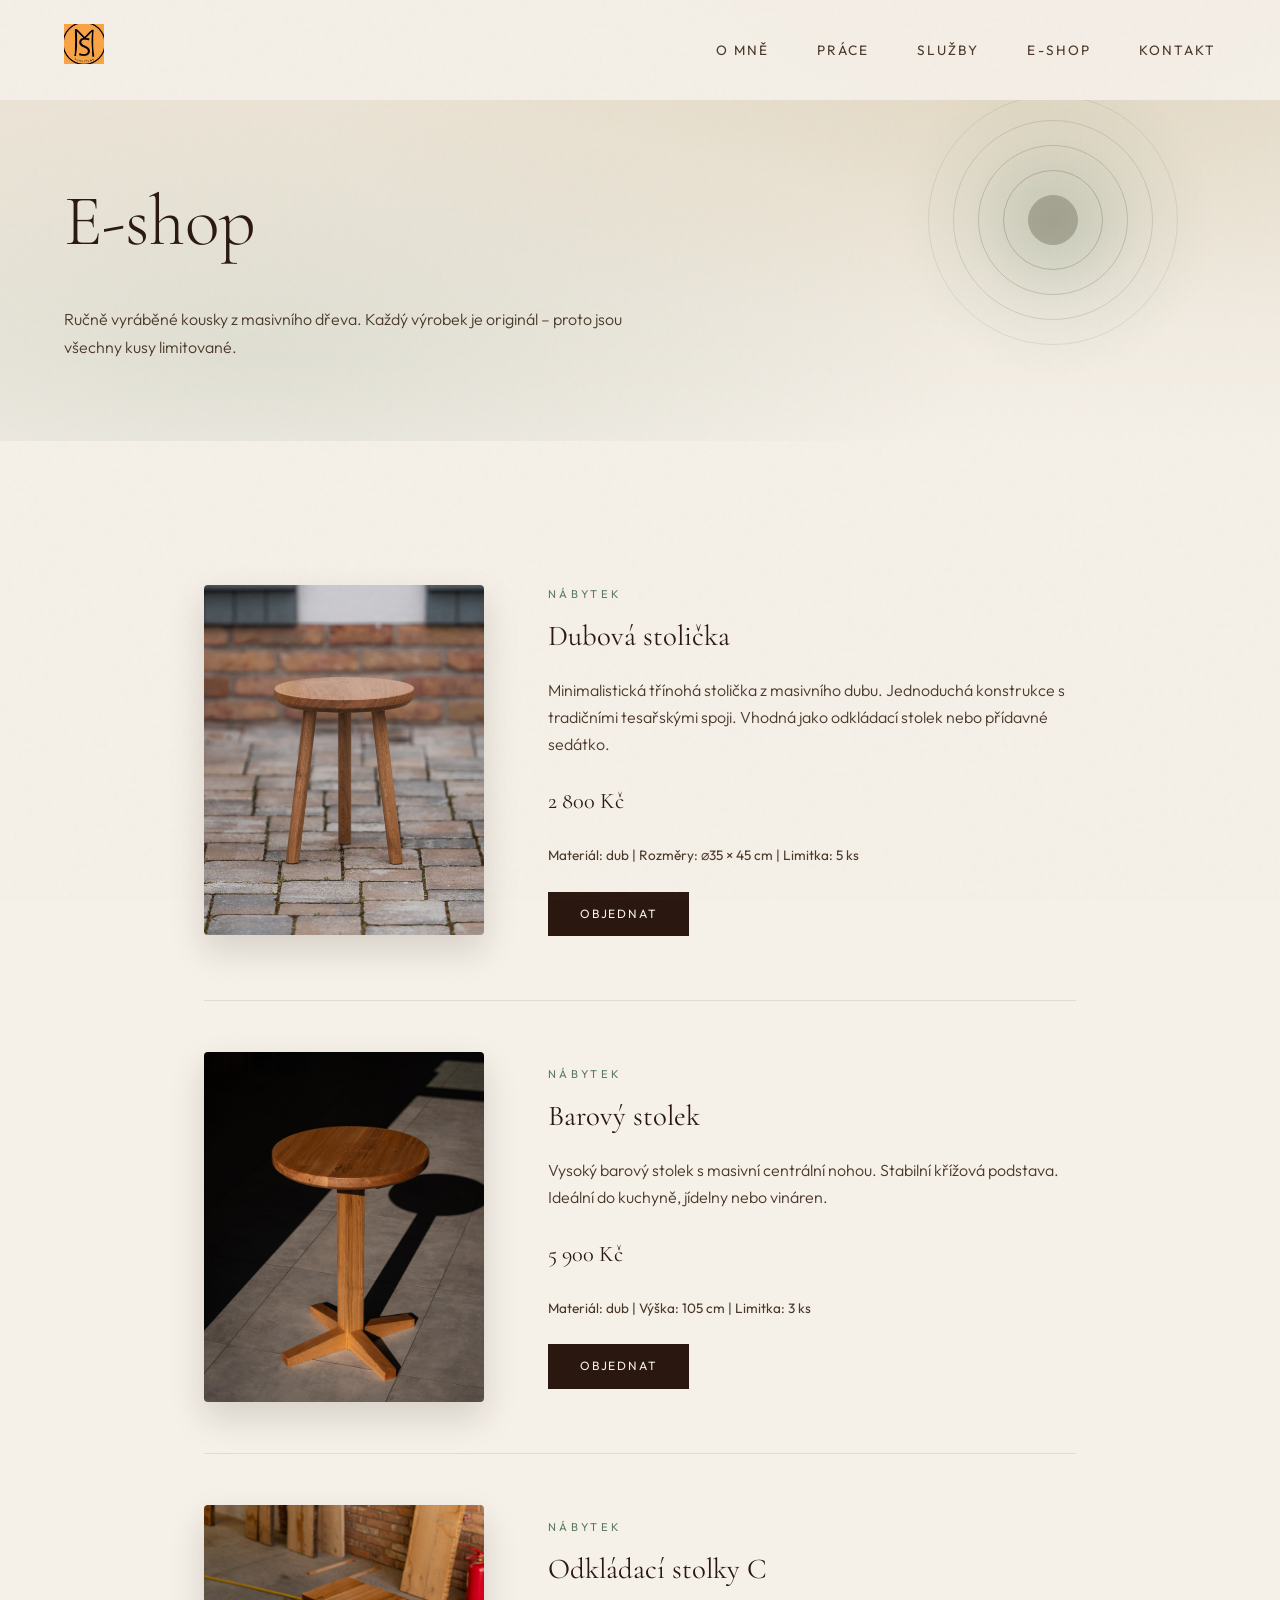
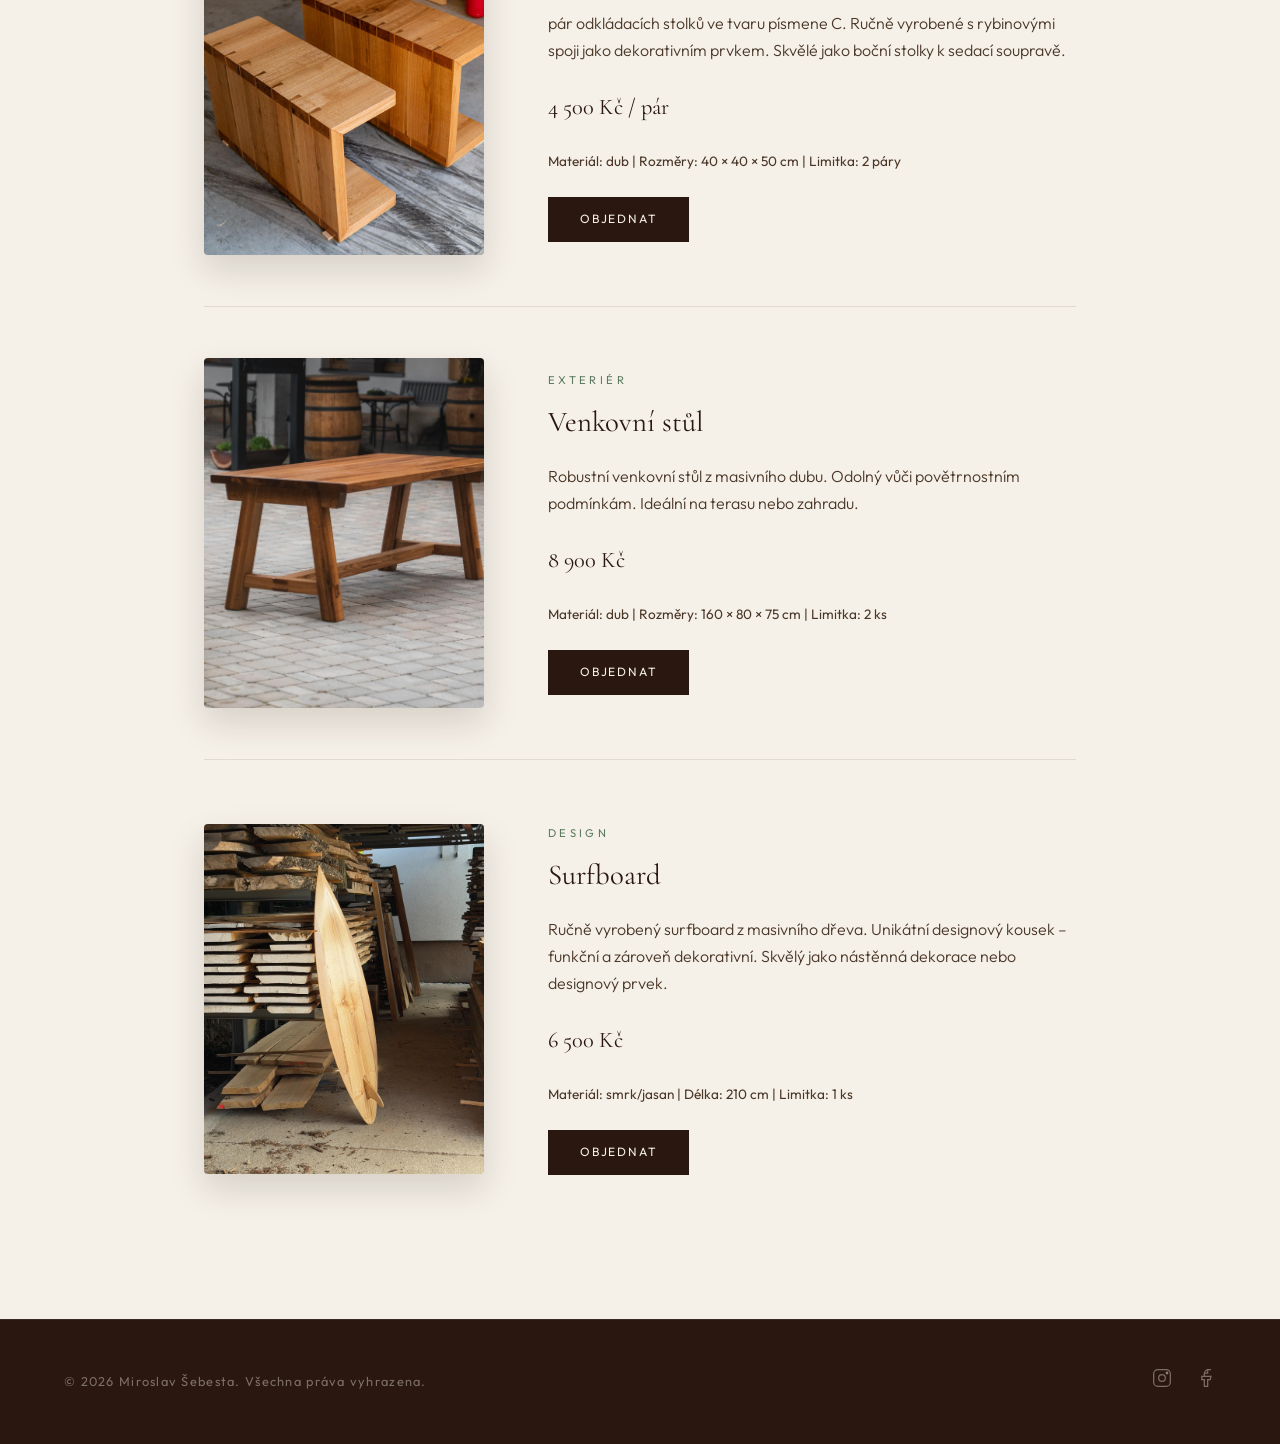
==== eshop.html @ 30ca237d "Initial commit: Miroslav Šebesta website" ====
<!DOCTYPE html>
<html lang="cs">
<head>
  <meta charset="UTF-8">
  <meta name="viewport" content="width=device-width, initial-scale=1.0">
  <title>E-shop | MIROSLAV ŠEBESTA</title>
  <link rel="preconnect" href="https://fonts.googleapis.com">
  <link rel="preconnect" href="https://fonts.gstatic.com" crossorigin>
  <link href="https://fonts.googleapis.com/css2?family=Cormorant+Garamond:ital,wght@0,300;0,400;0,600;1,300&family=Outfit:wght@300;400;500&display=swap" rel="stylesheet">
  <style>
    :root {
      --wood-dark: #2a1810;
      --wood-medium: #4a3728;
      --wood-light: #8b6914;
      --forest: #1e3a2f;
      --cream: #f5f0e8;
      --cream-warm: #e8e0d0;
      --leaf: #5a7a5e;
      --accent: #c4a35a;
    }

    * {
      margin: 0;
      padding: 0;
      box-sizing: border-box;
    }

    html {
      scroll-behavior: smooth;
    }

    body {
      font-family: 'Outfit', sans-serif;
      background: var(--cream);
      color: var(--wood-dark);
      line-height: 1.7;
    }

    ::-webkit-scrollbar {
      width: 8px;
    }
    ::-webkit-scrollbar-track {
      background: var(--cream-warm);
    }
    ::-webkit-scrollbar-thumb {
      background: var(--wood-medium);
      border-radius: 4px;
    }

    body::before {
      content: '';
      position: fixed;
      top: 0;
      left: 0;
      width: 100%;
      height: 100%;
      pointer-events: none;
      opacity: 0.03;
      background-image: url("data:image/svg+xml,%3Csvg viewBox='0 0 200 200' xmlns='http://www.w3.org/2000/svg'%3E%3Cfilter id='noise'%3E%3CfeTurbulence type='fractalNoise' baseFrequency='0.9' numOctaves='4' stitchTiles='stitch'/%3E%3C/filter%3E%3Crect width='100%25' height='100%25' filter='url(%23noise)'/%3E%3C/svg%3E");
      z-index: 9999;
    }

    nav {
      position: fixed;
      top: 0;
      left: 0;
      right: 0;
      padding: 1.5rem 4rem;
      display: flex;
      justify-content: space-between;
      align-items: center;
      z-index: 1000;
      background: rgba(245, 240, 232, 0.95);
      backdrop-filter: blur(10px);
    }

    .logo {
      font-family: 'Cormorant Garamond', serif;
      font-size: 1.4rem;
      font-weight: 400;
      letter-spacing: 0.2em;
      color: var(--wood-dark);
      text-decoration: none;
    }

    .logo img {
      height: 40px;
      object-fit: contain;
    }

    .nav-links {
      display: flex;
      gap: 3rem;
      list-style: none;
    }

    .nav-links a {
      color: var(--wood-medium);
      text-decoration: none;
      font-size: 0.85rem;
      letter-spacing: 0.15em;
      text-transform: uppercase;
      position: relative;
      transition: color 0.3s;
    }

    .nav-links a::after {
      content: '';
      position: absolute;
      bottom: -4px;
      left: 0;
      width: 0;
      height: 1px;
      background: var(--accent);
      transition: width 0.3s;
    }

    .nav-links a:hover {
      color: var(--wood-dark);
    }

    .nav-links a:hover::after {
      width: 100%;
    }

    /* Hero */
    .hero {
      position: relative;
      padding: 10rem 4rem 5rem;
      background: 
        radial-gradient(ellipse at 20% 80%, rgba(90, 122, 94, 0.12) 0%, transparent 50%),
        radial-gradient(ellipse at 80% 20%, rgba(139, 105, 20, 0.08) 0%, transparent 50%),
        linear-gradient(180deg, var(--cream-warm) 0%, var(--cream) 100%);
      overflow: hidden;
    }

    .hero::after {
      content: '';
      position: absolute;
      right: 5%;
      top: 50%;
      transform: translateY(-50%);
      width: clamp(200px, 25vw, 350px);
      height: clamp(200px, 25vw, 350px);
      background: radial-gradient(circle, rgba(90, 122, 94, 0.15) 0%, transparent 70%);
      border-radius: 50%;
      animation: pulse 4s ease-in-out infinite;
    }

    @keyframes pulse {
      0%, 100% { transform: translateY(-50%) scale(1); opacity: 0.8; }
      50% { transform: translateY(-50%) scale(1.1); opacity: 0.5; }
    }

    /* Tree visualization */
    .tree-viz {
      position: absolute;
      right: 8%;
      top: 50%;
      transform: translateY(-50%);
      width: clamp(150px, 20vw, 250px);
      height: clamp(150px, 20vw, 250px);
      display: flex;
      align-items: center;
      justify-content: center;
      animation: treeFloat 6s ease-in-out infinite;
    }

    .tree-viz .ring {
      position: absolute;
      border-radius: 50%;
      border: 1px solid var(--wood-medium);
      opacity: 0.15;
    }

    .tree-viz .ring:nth-child(1) { width: 100%; height: 100%; opacity: 0.1; }
    .tree-viz .ring:nth-child(2) { width: 80%; height: 80%; opacity: 0.15; }
    .tree-viz .ring:nth-child(3) { width: 60%; height: 60%; opacity: 0.2; }
    .tree-viz .ring:nth-child(4) { width: 40%; height: 40%; opacity: 0.25; }
    .tree-viz .ring:nth-child(5) { width: 20%; height: 20%; background: var(--wood-medium); opacity: 0.3; }

    .tree-viz .leaves {
      position: absolute;
      width: 70%;
      height: 70%;
      background: radial-gradient(ellipse at center, rgba(90, 122, 94, 0.12) 0%, transparent 70%);
      animation: leavesSway 8s ease-in-out infinite;
    }

    @keyframes treeFloat {
      0%, 100% { transform: translateY(-50%) rotate(0deg); }
      50% { transform: translateY(calc(-50% - 10px)) rotate(2deg); }
    }

    @keyframes leavesSway {
      0%, 100% { transform: scale(1) rotate(0deg); }
      50% { transform: scale(1.05) rotate(3deg); }
    }

    .hero h1 {
      font-family: 'Cormorant Garamond', serif;
      font-size: clamp(2.5rem, 6vw, 4.5rem);
      font-weight: 300;
      margin-bottom: 1.5rem;
    }

    .hero p {
      color: var(--wood-medium);
      max-width: 600px;
      font-weight: 300;
    }

    /* Products List */
    .products {
      padding: 5rem 4rem;
      max-width: 1000px;
      margin: 0 auto;
    }

    .product-item {
      display: grid;
      grid-template-columns: 280px 1fr;
      gap: 4rem;
      padding: 3rem 0;
      border-bottom: 1px solid rgba(42, 24, 16, 0.1);
      align-items: center;
    }

    .product-item:last-child {
      border-bottom: none;
    }

    .product-item img {
      width: 100%;
      aspect-ratio: 4/5;
      object-fit: cover;
      border-radius: 4px;
      box-shadow: 0 15px 35px rgba(42, 24, 16, 0.15);
      transition: transform 0.4s;
    }

    .product-item:hover img {
      transform: translateY(-5px);
    }

    .product-info {
      padding: 1rem 0;
    }

    .product-info .label {
      font-size: 0.7rem;
      letter-spacing: 0.3em;
      text-transform: uppercase;
      color: var(--leaf);
      margin-bottom: 0.5rem;
    }

    .product-info h2 {
      font-family: 'Cormorant Garamond', serif;
      font-size: 1.8rem;
      font-weight: 400;
      margin-bottom: 1rem;
    }

    .product-info .description {
      color: var(--wood-medium);
      font-weight: 300;
      margin-bottom: 1.5rem;
    }

    .product-info .price {
      font-family: 'Cormorant Garamond', serif;
      font-size: 1.4rem;
      color: var(--wood-dark);
      margin-bottom: 1.5rem;
    }

    .product-info .details {
      font-size: 0.85rem;
      color: var(--wood-medium);
      margin-bottom: 0.5rem;
    }

    .product-info .cta {
      display: inline-block;
      padding: 0.75rem 2rem;
      background: var(--wood-dark);
      color: var(--cream);
      text-decoration: none;
      font-size: 0.75rem;
      letter-spacing: 0.15em;
      text-transform: uppercase;
      transition: all 0.3s;
      margin-top: 1rem;
    }

    .product-info .cta:hover {
      background: var(--forest);
      transform: translateY(-2px);
    }

    /* Footer */
    footer {
      padding: 3rem 4rem;
      background: var(--wood-dark);
      color: rgba(245, 240, 232, 0.4);
      display: flex;
      justify-content: space-between;
      align-items: center;
      border-top: 1px solid rgba(245, 240, 232, 0.08);
    }

    footer p {
      font-size: 0.8rem;
      letter-spacing: 0.1em;
    }

    .social-links {
      display: flex;
      gap: 1.5rem;
    }

    .social-links a {
      color: rgba(245, 240, 232, 0.4);
      transition: color 0.3s;
    }

    .social-links a:hover {
      color: var(--accent);
    }

    .social-links svg {
      width: 20px;
      height: 20px;
    }

    /* Responsive */
    @media (max-width: 768px) {
      nav {
        padding: 1rem 2rem;
      }

      .nav-links {
        display: none;
      }

      .hero {
        padding: 8rem 2rem 4rem;
      }

      .products {
        padding: 3rem 2rem;
      }

      .product-item {
        grid-template-columns: 1fr;
        gap: 2rem;
      }

      .product-item img {
        max-width: 280px;
      }

      footer {
        flex-direction: column;
        gap: 1.5rem;
        text-align: center;
      }
    }
  </style>
</head>
<body>
  <!-- Navigation -->
  <nav>
    <a href="index.html" class="logo">
      <img src="assets/logo1.jpg" alt="Miroslav Šebesta" style="height:40px;object-fit:contain;">
    </a>
    <ul class="nav-links">
      <li><a href="index.html#about">O mně</a></li>
      <li><a href="index.html#work">Práce</a></li>
      <li><a href="index.html#služby">Služby</a></li>
      <li><a href="eshop.html">E-shop</a></li>
      <li><a href="index.html#kontakt">Kontakt</a></li>
    </ul>
  </nav>

  <!-- Hero -->
  <section class="hero">
    <!-- Tree visualization -->
    <div class="tree-viz">
      <div class="ring"></div>
      <div class="ring"></div>
      <div class="ring"></div>
      <div class="ring"></div>
      <div class="ring"></div>
      <div class="leaves"></div>
    </div>
    
    <h1>E-shop</h1>
    <p>
      Ručně vyráběné kousky z masivního dřeva. 
      Každý výrobek je originál – proto jsou všechny kusy limitované.
    </p>
  </section>

  <!-- Products List -->
  <section class="products">
    
    <!-- Product 1: Stoolička -->
    <div class="product-item">
      <img src="assets/work-5.jpg" alt="Dubová stolička">
      <div class="product-info">
        <p class="label">Nábytek</p>
        <h2>Dubová stolička</h2>
        <p class="description">
          Minimalistická třínohá stolička z masivního dubu. 
          Jednoduchá konstrukce s tradičními tesařskými spoji. 
          Vhodná jako odkládací stolek nebo přídavné sedátko.
        </p>
        <p class="price">2 800 Kč</p>
        <p class="details">Materiál: dub | Rozměry: ⌀35 × 45 cm | Limitka: 5 ks</p>
        <a href="mailto:sebwood@email.cz?subject=Stolička - poptávka" class="cta">Objednat</a>
      </div>
    </div>

    <!-- Product 2: Barový stolek -->
    <div class="product-item">
      <img src="assets/work-2.jpg" alt="Barový stolek">
      <div class="product-info">
        <p class="label">Nábytek</p>
        <h2>Barový stolek</h2>
        <p class="description">
          Vysoký barový stolek s masivní centrální nohou. 
          Stabilní křížová podstava. 
          Ideální do kuchyně, jídelny nebo vináren.
        </p>
        <p class="price">5 900 Kč</p>
        <p class="details">Materiál: dub | Výška: 105 cm | Limitka: 3 ks</p>
        <a href="mailto:sebwood@email.cz?subject=Barový stolek - poptávka" class="cta">Objednat</a>
      </div>
    </div>

    <!-- Product 3: Odkládací stolky C -->
    <div class="product-item">
      <img src="assets/work-1.jpg" alt="Odkládací stolky C">
      <div class="product-info">
        <p class="label">Nábytek</p>
        <h2>Odkládací stolky C</h2>
        <p class="description">
          pár odkládacích stolků ve tvaru písmene C. 
          Ručně vyrobené s rybinovými spoji jako dekorativním prvkem. 
          Skvělé jako boční stolky k sedací soupravě.
        </p>
        <p class="price">4 500 Kč / pár</p>
        <p class="details">Materiál: dub | Rozměry: 40 × 40 × 50 cm | Limitka: 2 páry</p>
        <a href="mailto:sebwood@email.cz?subject=Stolky C - poptávka" class="cta">Objednat</a>
      </div>
    </div>

    <!-- Product 4: Venkovní stůl -->
    <div class="product-item">
      <img src="assets/work-4.jpg" alt="Venkovní stůl">
      <div class="product-info">
        <p class="label">Exteriér</p>
        <h2>Venkovní stůl</h2>
        <p class="description">
          Robustní venkovní stůl z masivního dubu. 
          Odolný vůči povětrnostním podmínkám. 
          Ideální na terasu nebo zahradu.
        </p>
        <p class="price">8 900 Kč</p>
        <p class="details">Materiál: dub | Rozměry: 160 × 80 × 75 cm | Limitka: 2 ks</p>
        <a href="mailto:sebwood@email.cz?subject=Venkovní stůl - poptávka" class="cta">Objednat</a>
      </div>
    </div>

    <!-- Product 5: Surfboard -->
    <div class="product-item">
      <img src="assets/work-8.jpg" alt="Surfboard">
      <div class="product-info">
        <p class="label">Design</p>
        <h2>Surfboard</h2>
        <p class="description">
          Ručně vyrobený surfboard z masivního dřeva. 
          Unikátní designový kousek – funkční a zároveň dekorativní. 
          Skvělý jako nástěnná dekorace nebo designový prvek.
        </p>
        <p class="price">6 500 Kč</p>
        <p class="details">Materiál: smrk/jasan | Délka: 210 cm | Limitka: 1 ks</p>
        <a href="mailto:sebwood@email.cz?subject=Surfboard - poptávka" class="cta">Objednat</a>
      </div>
    </div>

  </section>

  <!-- Footer -->
  <footer>
    <p>© 2026 Miroslav Šebesta. Všechna práva vyhrazena.</p>
    <div class="social-links">
      <a href="https://www.instagram.com/mir_sebwood/" target="_blank" rel="noopener" aria-label="Instagram">
        <svg viewBox="0 0 24 24" fill="none" stroke="currentColor" stroke-width="1.5">
          <rect x="2" y="2" width="20" height="20" rx="5"/>
          <circle cx="12" cy="12" r="4"/>
          <circle cx="18" cy="6" r="1" fill="currentColor"/>
        </svg>
      </a>
      <a href="https://www.facebook.com/mirek.sebesta.39/" target="_blank" rel="noopener" aria-label="Facebook">
        <svg viewBox="0 0 24 24" fill="none" stroke="currentColor" stroke-width="1.5">
          <path d="M18 2h-3a5 5 0 0 0-5 5v3H7v4h3v8h4v-8h3l1-4H10V7a1 1 0 0 1 1-1h3V2z"/>
        </svg>
      </a>
    </div>
  </footer>
</body>
</html>
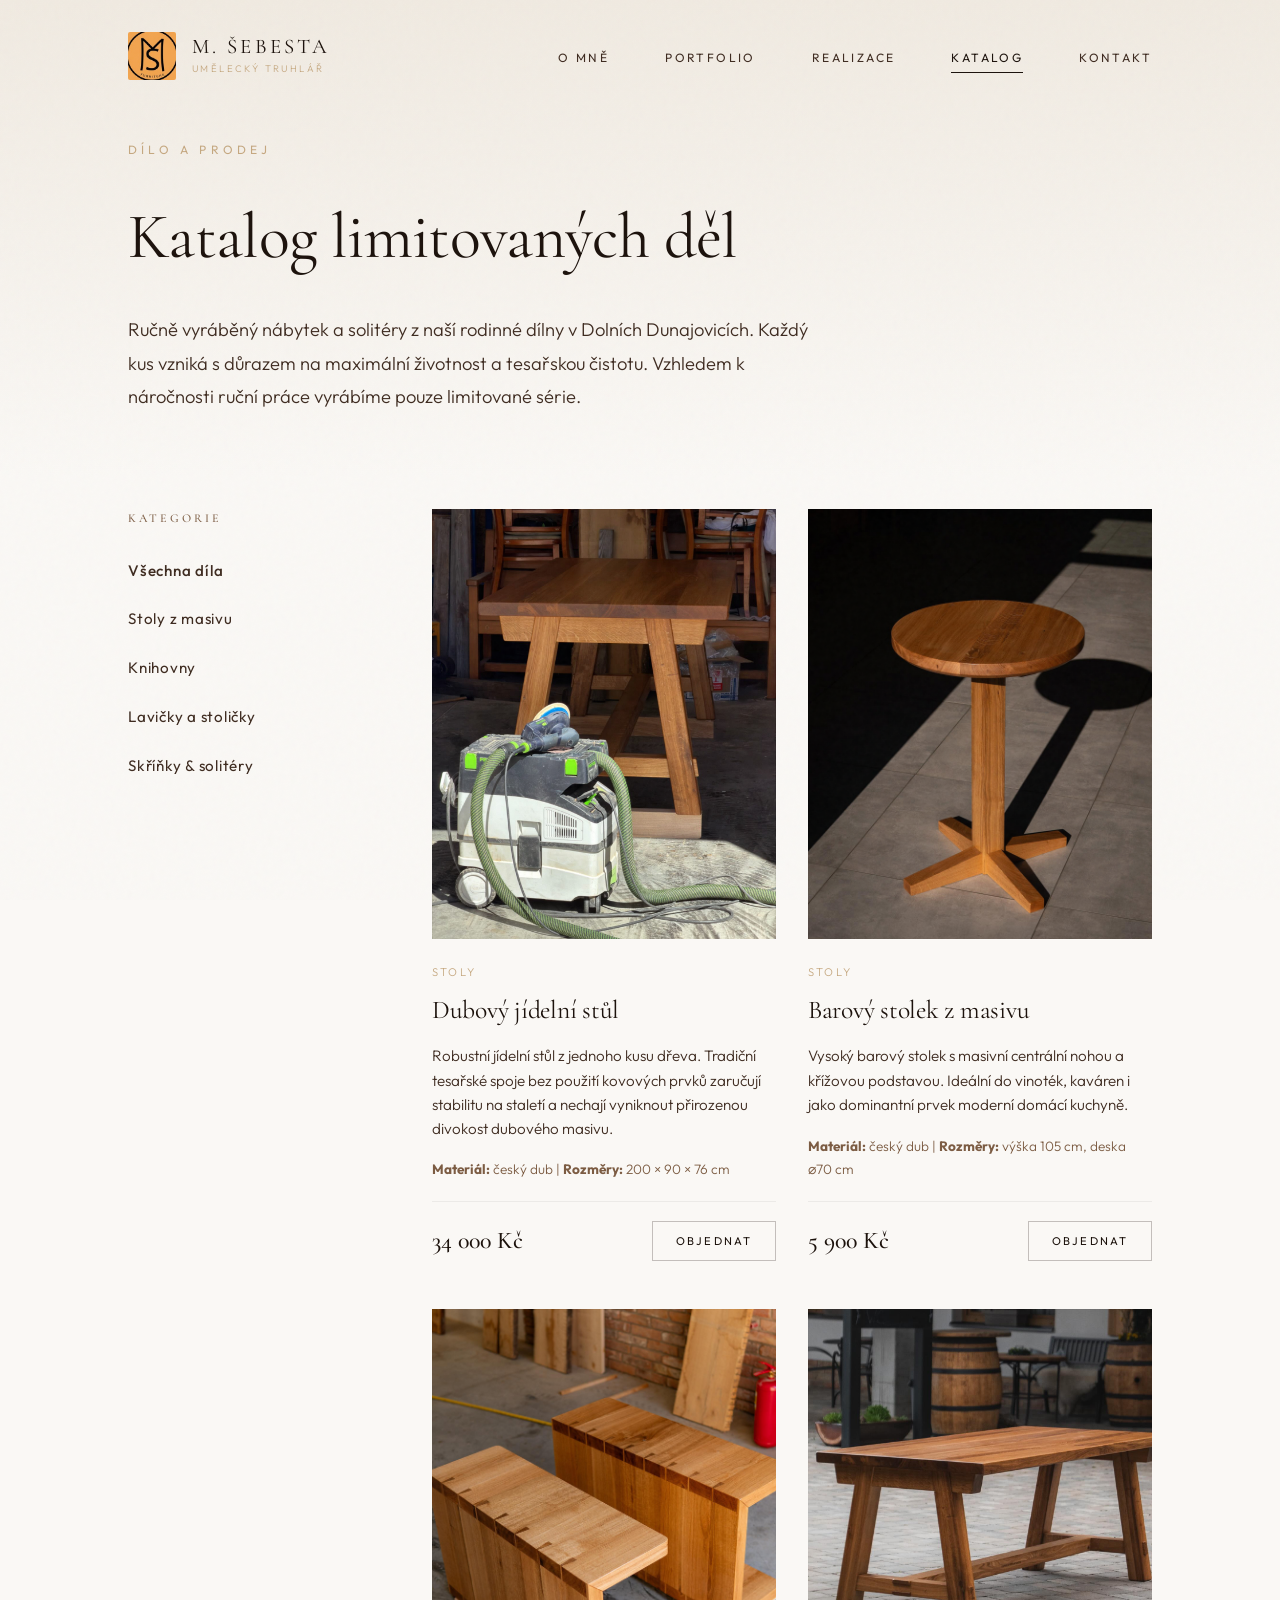
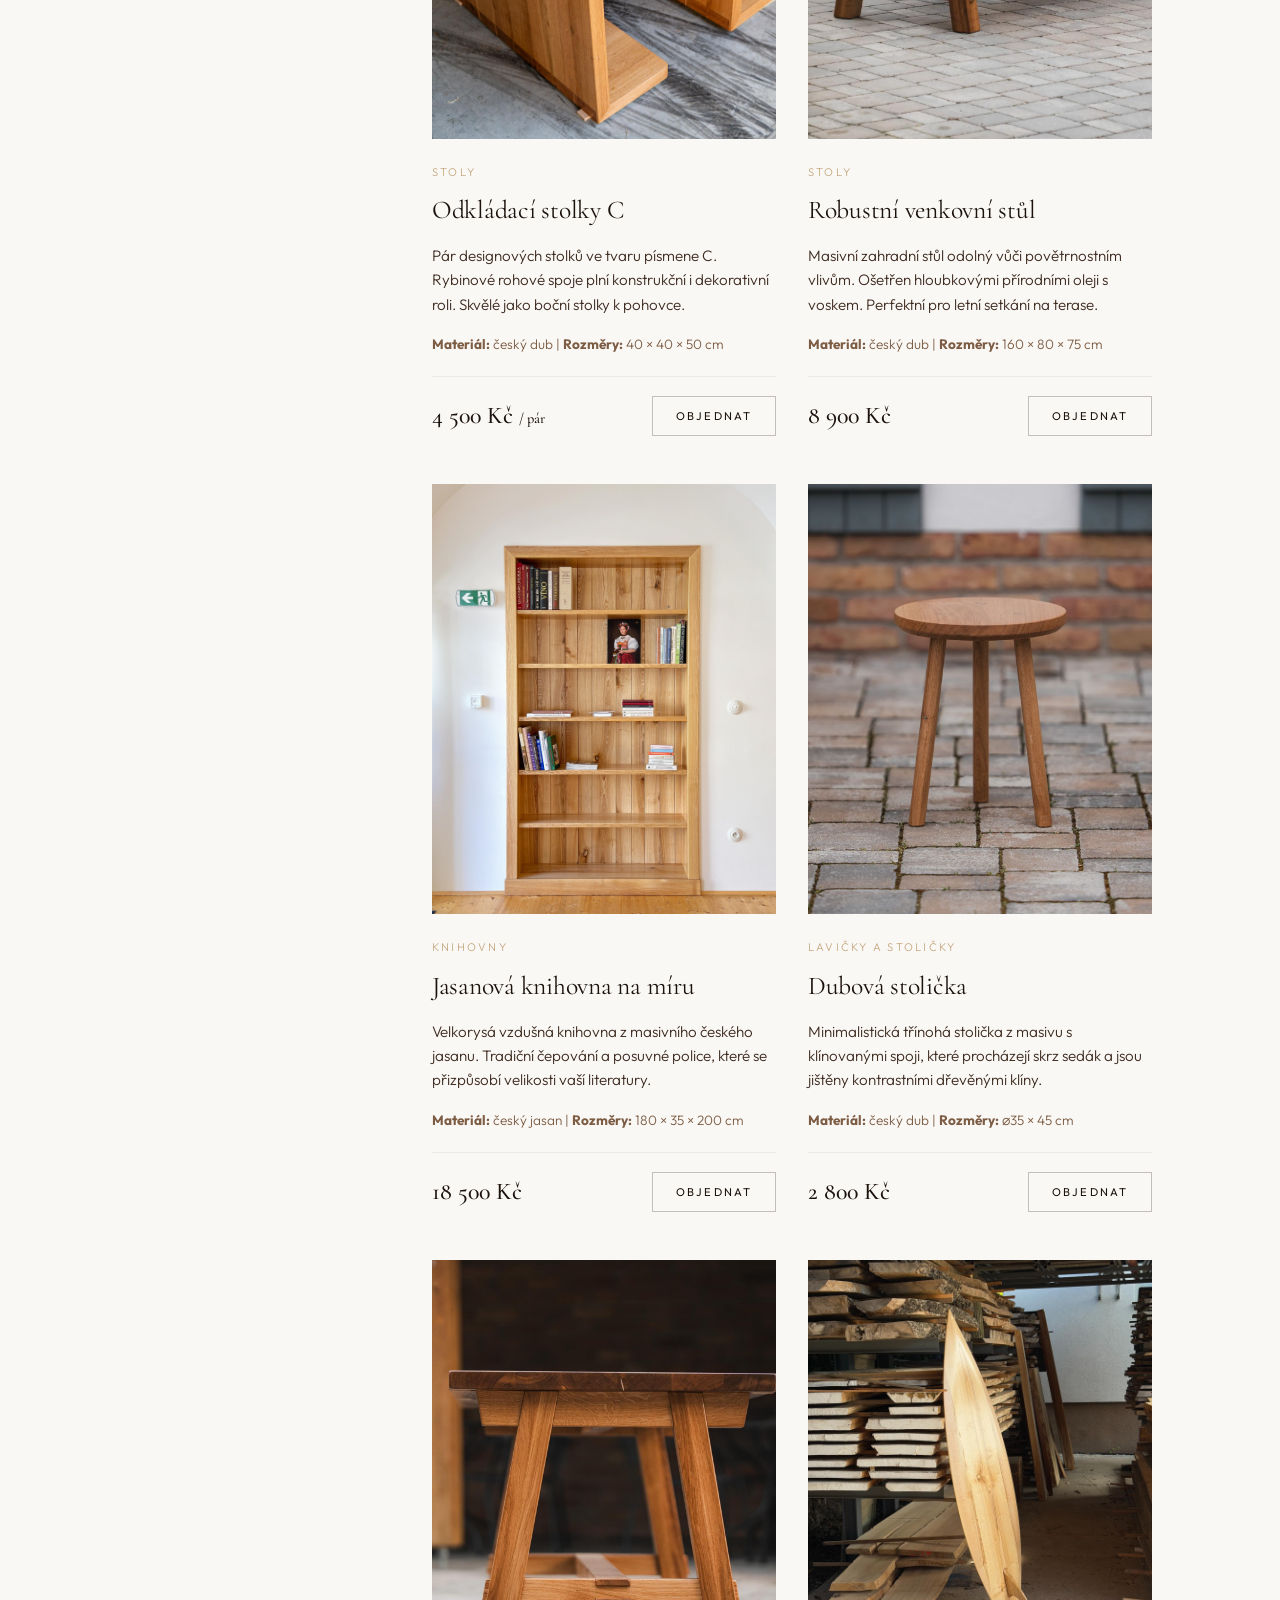
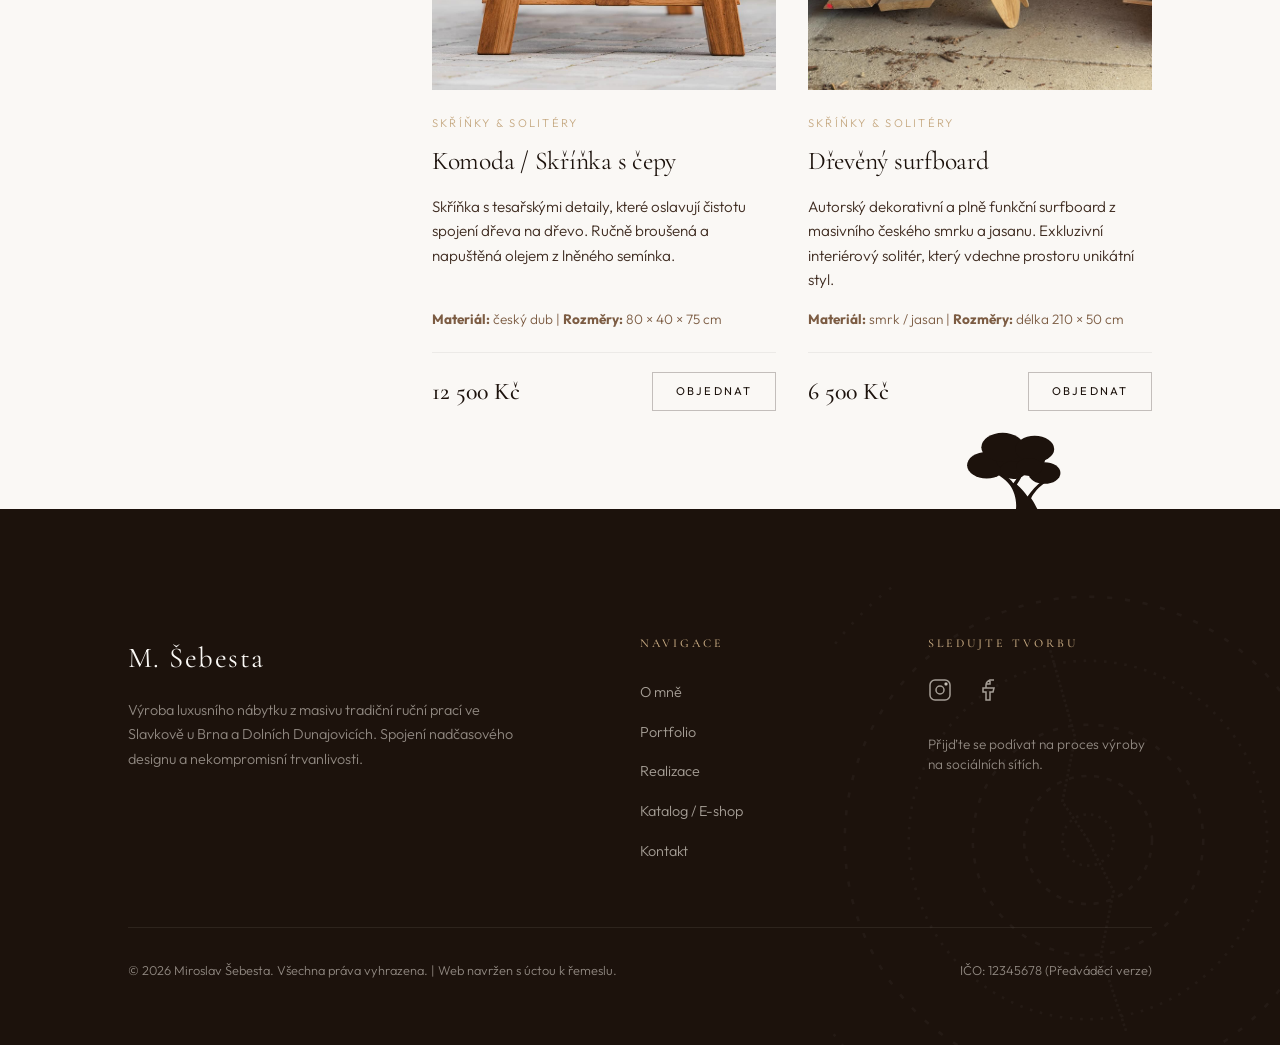
==== commit 8db5cd53: "V2. refactor: extract CSS and JS to external files and add SEO meta tags to product pages" ====
--- a/eshop.html
+++ b/eshop.html
@@ -3,513 +3,552 @@
 <head>
   <meta charset="UTF-8">
   <meta name="viewport" content="width=device-width, initial-scale=1.0">
-  <title>E-shop | MIROSLAV ŠEBESTA</title>
+  
+  <!-- Primary SEO Meta Tags -->
+  <title>Katalog nábytku z masivu | Miroslav Šebesta</title>
+  <meta name="description" content="Prohlédněte si ručně vyráběný nábytek z českého dubu a jasanu. Limitovaná edice stolů, knihoven, stoliček a skříněk z dílny Miroslava Šebesty v Dolních Dunajovicích.">
+  <meta name="keywords" content="katalog nábytku, dubový stůl, jasanová knihovna, dubová stolička, nábytek na zakázku, truhlářství Jižní Morava">
+
+  <!-- Fonts & Stylesheets -->
   <link rel="preconnect" href="https://fonts.googleapis.com">
   <link rel="preconnect" href="https://fonts.gstatic.com" crossorigin>
-  <link href="https://fonts.googleapis.com/css2?family=Cormorant+Garamond:ital,wght@0,300;0,400;0,600;1,300&family=Outfit:wght@300;400;500&display=swap" rel="stylesheet">
-  <style>
-    :root {
-      --wood-dark: #2a1810;
-      --wood-medium: #4a3728;
-      --wood-light: #8b6914;
-      --forest: #1e3a2f;
-      --cream: #f5f0e8;
-      --cream-warm: #e8e0d0;
-      --leaf: #5a7a5e;
-      --accent: #c4a35a;
-    }
-
-    * {
-      margin: 0;
-      padding: 0;
-      box-sizing: border-box;
-    }
-
-    html {
-      scroll-behavior: smooth;
-    }
-
-    body {
-      font-family: 'Outfit', sans-serif;
-      background: var(--cream);
-      color: var(--wood-dark);
-      line-height: 1.7;
-    }
-
-    ::-webkit-scrollbar {
-      width: 8px;
-    }
-    ::-webkit-scrollbar-track {
-      background: var(--cream-warm);
-    }
-    ::-webkit-scrollbar-thumb {
-      background: var(--wood-medium);
-      border-radius: 4px;
-    }
-
-    body::before {
-      content: '';
-      position: fixed;
-      top: 0;
-      left: 0;
-      width: 100%;
-      height: 100%;
-      pointer-events: none;
-      opacity: 0.03;
-      background-image: url("data:image/svg+xml,%3Csvg viewBox='0 0 200 200' xmlns='http://www.w3.org/2000/svg'%3E%3Cfilter id='noise'%3E%3CfeTurbulence type='fractalNoise' baseFrequency='0.9' numOctaves='4' stitchTiles='stitch'/%3E%3C/filter%3E%3Crect width='100%25' height='100%25' filter='url(%23noise)'/%3E%3C/svg%3E");
-      z-index: 9999;
-    }
-
-    nav {
-      position: fixed;
-      top: 0;
-      left: 0;
-      right: 0;
-      padding: 1.5rem 4rem;
-      display: flex;
-      justify-content: space-between;
-      align-items: center;
-      z-index: 1000;
-      background: rgba(245, 240, 232, 0.95);
-      backdrop-filter: blur(10px);
-    }
-
-    .logo {
-      font-family: 'Cormorant Garamond', serif;
-      font-size: 1.4rem;
-      font-weight: 400;
-      letter-spacing: 0.2em;
-      color: var(--wood-dark);
-      text-decoration: none;
-    }
-
-    .logo img {
-      height: 40px;
-      object-fit: contain;
-    }
-
-    .nav-links {
-      display: flex;
-      gap: 3rem;
-      list-style: none;
-    }
-
-    .nav-links a {
-      color: var(--wood-medium);
-      text-decoration: none;
-      font-size: 0.85rem;
-      letter-spacing: 0.15em;
-      text-transform: uppercase;
-      position: relative;
-      transition: color 0.3s;
-    }
-
-    .nav-links a::after {
-      content: '';
-      position: absolute;
-      bottom: -4px;
-      left: 0;
-      width: 0;
-      height: 1px;
-      background: var(--accent);
-      transition: width 0.3s;
-    }
-
-    .nav-links a:hover {
-      color: var(--wood-dark);
-    }
-
-    .nav-links a:hover::after {
-      width: 100%;
-    }
-
-    /* Hero */
-    .hero {
-      position: relative;
-      padding: 10rem 4rem 5rem;
-      background: 
-        radial-gradient(ellipse at 20% 80%, rgba(90, 122, 94, 0.12) 0%, transparent 50%),
-        radial-gradient(ellipse at 80% 20%, rgba(139, 105, 20, 0.08) 0%, transparent 50%),
-        linear-gradient(180deg, var(--cream-warm) 0%, var(--cream) 100%);
-      overflow: hidden;
-    }
-
-    .hero::after {
-      content: '';
-      position: absolute;
-      right: 5%;
-      top: 50%;
-      transform: translateY(-50%);
-      width: clamp(200px, 25vw, 350px);
-      height: clamp(200px, 25vw, 350px);
-      background: radial-gradient(circle, rgba(90, 122, 94, 0.15) 0%, transparent 70%);
-      border-radius: 50%;
-      animation: pulse 4s ease-in-out infinite;
-    }
-
-    @keyframes pulse {
-      0%, 100% { transform: translateY(-50%) scale(1); opacity: 0.8; }
-      50% { transform: translateY(-50%) scale(1.1); opacity: 0.5; }
-    }
-
-    /* Tree visualization */
-    .tree-viz {
-      position: absolute;
-      right: 8%;
-      top: 50%;
-      transform: translateY(-50%);
-      width: clamp(150px, 20vw, 250px);
-      height: clamp(150px, 20vw, 250px);
-      display: flex;
-      align-items: center;
-      justify-content: center;
-      animation: treeFloat 6s ease-in-out infinite;
-    }
-
-    .tree-viz .ring {
-      position: absolute;
-      border-radius: 50%;
-      border: 1px solid var(--wood-medium);
-      opacity: 0.15;
-    }
-
-    .tree-viz .ring:nth-child(1) { width: 100%; height: 100%; opacity: 0.1; }
-    .tree-viz .ring:nth-child(2) { width: 80%; height: 80%; opacity: 0.15; }
-    .tree-viz .ring:nth-child(3) { width: 60%; height: 60%; opacity: 0.2; }
-    .tree-viz .ring:nth-child(4) { width: 40%; height: 40%; opacity: 0.25; }
-    .tree-viz .ring:nth-child(5) { width: 20%; height: 20%; background: var(--wood-medium); opacity: 0.3; }
-
-    .tree-viz .leaves {
-      position: absolute;
-      width: 70%;
-      height: 70%;
-      background: radial-gradient(ellipse at center, rgba(90, 122, 94, 0.12) 0%, transparent 70%);
-      animation: leavesSway 8s ease-in-out infinite;
-    }
-
-    @keyframes treeFloat {
-      0%, 100% { transform: translateY(-50%) rotate(0deg); }
-      50% { transform: translateY(calc(-50% - 10px)) rotate(2deg); }
-    }
-
-    @keyframes leavesSway {
-      0%, 100% { transform: scale(1) rotate(0deg); }
-      50% { transform: scale(1.05) rotate(3deg); }
-    }
-
-    .hero h1 {
-      font-family: 'Cormorant Garamond', serif;
-      font-size: clamp(2.5rem, 6vw, 4.5rem);
-      font-weight: 300;
-      margin-bottom: 1.5rem;
-    }
-
-    .hero p {
-      color: var(--wood-medium);
-      max-width: 600px;
-      font-weight: 300;
-    }
-
-    /* Products List */
-    .products {
-      padding: 5rem 4rem;
-      max-width: 1000px;
-      margin: 0 auto;
-    }
-
-    .product-item {
-      display: grid;
-      grid-template-columns: 280px 1fr;
-      gap: 4rem;
-      padding: 3rem 0;
-      border-bottom: 1px solid rgba(42, 24, 16, 0.1);
-      align-items: center;
-    }
-
-    .product-item:last-child {
-      border-bottom: none;
-    }
-
-    .product-item img {
-      width: 100%;
-      aspect-ratio: 4/5;
-      object-fit: cover;
-      border-radius: 4px;
-      box-shadow: 0 15px 35px rgba(42, 24, 16, 0.15);
-      transition: transform 0.4s;
-    }
-
-    .product-item:hover img {
-      transform: translateY(-5px);
-    }
-
-    .product-info {
-      padding: 1rem 0;
-    }
-
-    .product-info .label {
-      font-size: 0.7rem;
-      letter-spacing: 0.3em;
-      text-transform: uppercase;
-      color: var(--leaf);
-      margin-bottom: 0.5rem;
-    }
-
-    .product-info h2 {
-      font-family: 'Cormorant Garamond', serif;
-      font-size: 1.8rem;
-      font-weight: 400;
-      margin-bottom: 1rem;
-    }
-
-    .product-info .description {
-      color: var(--wood-medium);
-      font-weight: 300;
-      margin-bottom: 1.5rem;
-    }
-
-    .product-info .price {
-      font-family: 'Cormorant Garamond', serif;
-      font-size: 1.4rem;
-      color: var(--wood-dark);
-      margin-bottom: 1.5rem;
-    }
-
-    .product-info .details {
-      font-size: 0.85rem;
-      color: var(--wood-medium);
-      margin-bottom: 0.5rem;
-    }
-
-    .product-info .cta {
-      display: inline-block;
-      padding: 0.75rem 2rem;
-      background: var(--wood-dark);
-      color: var(--cream);
-      text-decoration: none;
-      font-size: 0.75rem;
-      letter-spacing: 0.15em;
-      text-transform: uppercase;
-      transition: all 0.3s;
-      margin-top: 1rem;
-    }
-
-    .product-info .cta:hover {
-      background: var(--forest);
-      transform: translateY(-2px);
-    }
-
-    /* Footer */
-    footer {
-      padding: 3rem 4rem;
-      background: var(--wood-dark);
-      color: rgba(245, 240, 232, 0.4);
-      display: flex;
-      justify-content: space-between;
-      align-items: center;
-      border-top: 1px solid rgba(245, 240, 232, 0.08);
-    }
-
-    footer p {
-      font-size: 0.8rem;
-      letter-spacing: 0.1em;
-    }
-
-    .social-links {
-      display: flex;
-      gap: 1.5rem;
-    }
-
-    .social-links a {
-      color: rgba(245, 240, 232, 0.4);
-      transition: color 0.3s;
-    }
-
-    .social-links a:hover {
-      color: var(--accent);
-    }
-
-    .social-links svg {
-      width: 20px;
-      height: 20px;
-    }
-
-    /* Responsive */
-    @media (max-width: 768px) {
-      nav {
-        padding: 1rem 2rem;
+  <link href="https://fonts.googleapis.com/css2?family=Cormorant+Garamond:ital,wght@0,300;0,400;0,500;0,600;1,300;1,400&family=Outfit:wght@200;300;400;500&display=swap" rel="stylesheet">
+  
+  <link rel="stylesheet" href="style.css">
+
+  <!-- Schema.org JSON-LD Structured Data (Products & Breadcrumbs) -->
+  <script type="application/ld+json">
+  {
+    "@context": "https://schema.org",
+    "@graph": [
+      {
+        "@type": "BreadcrumbList",
+        "@id": "https://ms-furniture.cz/eshop.html#breadcrumb",
+        "itemListElement": [
+          {
+            "@type": "ListItem",
+            "position": 1,
+            "name": "Domů",
+            "item": "https://ms-furniture.cz/"
+          },
+          {
+            "@type": "ListItem",
+            "position": 2,
+            "name": "Katalog",
+            "item": "https://ms-furniture.cz/eshop.html"
+          }
+        ]
+      },
+      {
+        "@type": "Product",
+        "@id": "https://ms-furniture.cz/eshop.html#product-stul-jidelni",
+        "name": "Dubový jídelní stůl",
+        "image": "https://ms-furniture.cz/assets/work-3.jpg",
+        "description": "Robustní jídelní stůl z jednoho kusu dřeva. Tradiční tesařské spoje bez použití kovových prvků zaručují stabilitu na staletí.",
+        "brand": {
+          "@type": "Brand",
+          "name": "Miroslav Šebesta"
+        },
+        "material": "český dub",
+        "offers": {
+          "@type": "Offer",
+          "price": "34000",
+          "priceCurrency": "CZK",
+          "availability": "https://schema.org/PreOrder",
+          "url": "https://ms-furniture.cz/eshop.html"
+        }
+      },
+      {
+        "@type": "Product",
+        "@id": "https://ms-furniture.cz/eshop.html#product-stul-barovy",
+        "name": "Barový stolek z masivu",
+        "image": "https://ms-furniture.cz/assets/work-2.jpg",
+        "description": "Vysoký barový stolek s masivní centrální nohou a křížovou podstavou. Ideální do vinoték i moderních kuchyní.",
+        "brand": {
+          "@type": "Brand",
+          "name": "Miroslav Šebesta"
+        },
+        "material": "český dub",
+        "offers": {
+          "@type": "Offer",
+          "price": "5900",
+          "priceCurrency": "CZK",
+          "availability": "https://schema.org/InStock",
+          "url": "https://ms-furniture.cz/eshop.html"
+        }
+      },
+      {
+        "@type": "Product",
+        "@id": "https://ms-furniture.cz/eshop.html#product-stolky-c",
+        "name": "Odkládací stolky C",
+        "image": "https://ms-furniture.cz/assets/work-1.jpg",
+        "description": "Pár designových stolků ve tvaru písmene C. Rybinové rosové spoje plní konstrukční i dekorativní roli.",
+        "brand": {
+          "@type": "Brand",
+          "name": "Miroslav Šebesta"
+        },
+        "material": "český dub",
+        "offers": {
+          "@type": "Offer",
+          "price": "4500",
+          "priceCurrency": "CZK",
+          "availability": "https://schema.org/InStock",
+          "url": "https://ms-furniture.cz/eshop.html"
+        }
+      },
+      {
+        "@type": "Product",
+        "@id": "https://ms-furniture.cz/eshop.html#product-stul-venkovni",
+        "name": "Robustní venkovní stůl",
+        "image": "https://ms-furniture.cz/assets/work-4.jpg",
+        "description": "Zahradní stůl odolný povětrnostním vlivům. Ošetřen hloubkovými přírodními oleji s voskem.",
+        "brand": {
+          "@type": "Brand",
+          "name": "Miroslav Šebesta"
+        },
+        "material": "český dub",
+        "offers": {
+          "@type": "Offer",
+          "price": "8900",
+          "priceCurrency": "CZK",
+          "availability": "https://schema.org/PreOrder",
+          "url": "https://ms-furniture.cz/eshop.html"
+        }
+      },
+      {
+        "@type": "Product",
+        "@id": "https://ms-furniture.cz/eshop.html#product-knihovna-jasan",
+        "name": "Jasanová knihovna na míru",
+        "image": "https://ms-furniture.cz/assets/work-9.jpg",
+        "description": "Velkorysá vzdušná knihovna z masivního jasanu. Tradiční čepování a posuvné police.",
+        "brand": {
+          "@type": "Brand",
+          "name": "Miroslav Šebesta"
+        },
+        "material": "český jasan",
+        "offers": {
+          "@type": "Offer",
+          "price": "18500",
+          "priceCurrency": "CZK",
+          "availability": "https://schema.org/PreOrder",
+          "url": "https://ms-furniture.cz/eshop.html"
+        }
+      },
+      {
+        "@type": "Product",
+        "@id": "https://ms-furniture.cz/eshop.html#product-stolicka-dub",
+        "name": "Dubová stolička",
+        "image": "https://ms-furniture.cz/assets/work-5.jpg",
+        "description": "Minimalistická třínohá stolička z masivu s klínovanými spoji, které procházejí skrz sedák.",
+        "brand": {
+          "@type": "Brand",
+          "name": "Miroslav Šebesta"
+        },
+        "material": "český dub",
+        "offers": {
+          "@type": "Offer",
+          "price": "2800",
+          "priceCurrency": "CZK",
+          "availability": "https://schema.org/InStock",
+          "url": "https://ms-furniture.cz/eshop.html"
+        }
+      },
+      {
+        "@type": "Product",
+        "@id": "https://ms-furniture.cz/eshop.html#product-komoda-cepy",
+        "name": "Komoda / Skříňka s čepy",
+        "image": "https://ms-furniture.cz/assets/work-6.jpg",
+        "description": "Skříňka s tesařskými detaily, které oslavují čistotu spojení dřeva na dřevo. Ručně broušená a napuštěná lněným olejem.",
+        "brand": {
+          "@type": "Brand",
+          "name": "Miroslav Šebesta"
+        },
+        "material": "český dub",
+        "offers": {
+          "@type": "Offer",
+          "price": "12500",
+          "priceCurrency": "CZK",
+          "availability": "https://schema.org/PreOrder",
+          "url": "https://ms-furniture.cz/eshop.html"
+        }
+      },
+      {
+        "@type": "Product",
+        "@id": "https://ms-furniture.cz/eshop.html#product-surfboard",
+        "name": "Dřevěný surfboard",
+        "image": "https://ms-furniture.cz/assets/work-8.jpg",
+        "description": "Autorský dekorativní a plně funkční surfboard z masivního českého smrku a jasanu. Exkluzivní interiérový solitér.",
+        "brand": {
+          "@type": "Brand",
+          "name": "Miroslav Šebesta"
+        },
+        "material": "český smrk, český jasan",
+        "offers": {
+          "@type": "Offer",
+          "price": "6500",
+          "priceCurrency": "CZK",
+          "availability": "https://schema.org/InStock",
+          "url": "https://ms-furniture.cz/eshop.html"
+        }
       }
-
-      .nav-links {
-        display: none;
-      }
-
-      .hero {
-        padding: 8rem 2rem 4rem;
-      }
-
-      .products {
-        padding: 3rem 2rem;
-      }
-
-      .product-item {
-        grid-template-columns: 1fr;
-        gap: 2rem;
-      }
-
-      .product-item img {
-        max-width: 280px;
-      }
-
-      footer {
-        flex-direction: column;
-        gap: 1.5rem;
-        text-align: center;
-      }
-    }
-  </style>
+    ]
+  }
+  </script>
 </head>
 <body>
+
   <!-- Navigation -->
-  <nav>
-    <a href="index.html" class="logo">
-      <img src="assets/logo1.jpg" alt="Miroslav Šebesta" style="height:40px;object-fit:contain;">
-    </a>
+  <nav id="navbar">
+    <div class="logo-container">
+      <a href="index.html" class="logo-container">
+        <img class="logo-img" src="assets/logo1.jpg" alt="Miroslav Šebesta Logo">
+        <div class="logo-text">
+          <span class="logo-title">M. Šebesta</span>
+          <span class="logo-subtitle">Umělecký truhlář</span>
+        </div>
+      </a>
+    </div>
+    <button class="mobile-menu-btn" aria-label="Otevřít menu">
+      <span></span>
+      <span></span>
+      <span></span>
+    </button>
     <ul class="nav-links">
       <li><a href="index.html#about">O mně</a></li>
-      <li><a href="index.html#work">Práce</a></li>
-      <li><a href="index.html#služby">Služby</a></li>
-      <li><a href="eshop.html">E-shop</a></li>
+      <li><a href="index.html#work">Portfolio</a></li>
+      <li><a href="index.html#realizace">Realizace</a></li>
+      <li><a href="eshop.html" class="active">Katalog</a></li>
       <li><a href="index.html#kontakt">Kontakt</a></li>
     </ul>
   </nav>
 
-  <!-- Hero -->
-  <section class="hero">
-    <!-- Tree visualization -->
-    <div class="tree-viz">
-      <div class="ring"></div>
-      <div class="ring"></div>
-      <div class="ring"></div>
-      <div class="ring"></div>
-      <div class="ring"></div>
-      <div class="leaves"></div>
+  <!-- Hero Section -->
+  <section class="hero-section" style="padding-top: 140px; padding-bottom: 4rem; background: linear-gradient(180deg, var(--cream-warm) 0%, var(--cream) 100%);">
+    <div style="max-width: 1400px; margin: 0 auto; text-align: left; position: relative;">
+      <span class="section-label">Dílo a prodej</span>
+      <h1 style="font-size: clamp(2.5rem, 5vw, 4.2rem); margin-bottom: 1.5rem;">Katalog limitovaných děl</h1>
+      <p style="font-size: 1.15rem; color: var(--wood-medium); max-width: 700px; line-height: 1.8;">
+        Ručně vyráběný nábytek a solitéry z naší rodinné dílny v Dolních Dunajovicích. Každý kus vzniká s důrazem na maximální životnost a tesařskou čistotu. Vzhledem k náročnosti ruční práce vyrábíme pouze limitované série.
+      </p>
     </div>
+  </section>
+
+  <!-- Main Catalog Area -->
+  <section style="padding-top: 2rem;">
+    <div class="catalog-layout">
+      
+      <!-- Sticky Sidebar Filters -->
+      <aside style="position: sticky; top: 120px; z-index: 10;">
+        <h4 style="font-size: 0.75rem; letter-spacing: 0.25em; text-transform: uppercase; color: var(--wood-light); margin-bottom: 1.5rem; font-weight: 500;">Kategorie</h4>
+        <div style="display: flex; flex-direction: column; gap: 0.8rem; text-align: left;">
+          
+          <button class="filter-btn active" data-category="all" style="background: none; border: none; cursor: pointer; text-align: left; font-family: 'Outfit', sans-serif; font-size: 0.95rem; letter-spacing: 0.05em; padding: 0.5rem 0; color: var(--wood-medium); border-bottom: 1px solid transparent; transition: var(--transition-fast); display: inline-block;">
+            Všechna díla
+          </button>
+          
+          <button class="filter-btn" data-category="stoly" style="background: none; border: none; cursor: pointer; text-align: left; font-family: 'Outfit', sans-serif; font-size: 0.95rem; letter-spacing: 0.05em; padding: 0.5rem 0; color: var(--wood-medium); border-bottom: 1px solid transparent; transition: var(--transition-fast); display: inline-block;">
+            Stoly z masivu
+          </button>
+          
+          <button class="filter-btn" data-category="knihovny" style="background: none; border: none; cursor: pointer; text-align: left; font-family: 'Outfit', sans-serif; font-size: 0.95rem; letter-spacing: 0.05em; padding: 0.5rem 0; color: var(--wood-medium); border-bottom: 1px solid transparent; transition: var(--transition-fast); display: inline-block;">
+            Knihovny
+          </button>
+          
+          <button class="filter-btn" data-category="lavicky" style="background: none; border: none; cursor: pointer; text-align: left; font-family: 'Outfit', sans-serif; font-size: 0.95rem; letter-spacing: 0.05em; padding: 0.5rem 0; color: var(--wood-medium); border-bottom: 1px solid transparent; transition: var(--transition-fast); display: inline-block;">
+            Lavičky a stoličky
+          </button>
+          
+          <button class="filter-btn" data-category="skrinky" style="background: none; border: none; cursor: pointer; text-align: left; font-family: 'Outfit', sans-serif; font-size: 0.95rem; letter-spacing: 0.05em; padding: 0.5rem 0; color: var(--wood-medium); border-bottom: 1px solid transparent; transition: var(--transition-fast); display: inline-block;">
+            Skříňky & solitéry
+          </button>
+
+        </div>
+
+        <!-- Inline CSS helper for filter buttons active state -->
+        <style>
+          .filter-btn {
+            outline: none;
+          }
+          .filter-btn:hover {
+            color: var(--wood-dark);
+            padding-left: 5px;
+          }
+          .filter-btn.active {
+            color: var(--wood-dark);
+            font-weight: 500;
+            border-bottom-color: var(--accent);
+          }
+        </style>
+      </aside>
+
+      <!-- Products Grid -->
+      <main style="display: grid; grid-template-columns: repeat(auto-fill, minmax(340px, 1fr)); gap: 3rem 2rem;">
+        
+        <!-- Product 1: Dubový jídelní stůl -->
+        <div class="product-item" data-category="stoly" style="display: flex; flex-direction: column; transition: var(--transition-smooth);">
+          <div class="image-swap-container">
+            <img class="img-main" src="assets/work-3.jpg" alt="Dubový jídelní stůl">
+            <img class="img-detail" src="assets/work-6.jpg" alt="Detail tesařského spoje jídelního stolu">
+          </div>
+          <div style="padding: 1.5rem 0 0; flex-grow: 1; display: flex; flex-direction: column;">
+            <span style="font-size: 0.7rem; letter-spacing: 0.2em; text-transform: uppercase; color: var(--accent); display: block; margin-bottom: 0.5rem;">Stoly</span>
+            <h2 style="font-size: 1.6rem; font-weight: 400; margin-bottom: 0.8rem;">Dubový jídelní stůl</h2>
+            <p style="font-size: 0.95rem; color: var(--wood-medium); margin-bottom: 1rem; line-height: 1.6; flex-grow: 1;">
+              Robustní jídelní stůl z jednoho kusu dřeva. Tradiční tesařské spoje bez použití kovových prvků zaručují stabilitu na staletí a nechají vyniknout přirozenou divokost dubového masivu.
+            </p>
+            <p style="font-size: 0.85rem; color: var(--wood-light); margin-bottom: 0.8rem;">
+              <strong>Materiál:</strong> český dub | <strong>Rozměry:</strong> 200 × 90 × 76 cm
+            </p>
+            <div style="display: flex; justify-content: space-between; align-items: center; border-top: 1px solid rgba(28, 18, 12, 0.06); padding-top: 1.2rem; margin-top: 0.5rem;">
+              <span style="font-family: 'Cormorant Garamond', serif; font-size: 1.5rem; color: var(--wood-dark); font-weight: 500;">34 000 Kč</span>
+              <a href="mailto:sebwood@email.cz?subject=Poptávka: Jídelní stůl" class="btn-secondary" style="padding: 0.6rem 1.4rem; font-size: 0.7rem;">Objednat</a>
+            </div>
+          </div>
+        </div>
+
+        <!-- Product 2: Barový stolek -->
+        <div class="product-item" data-category="stoly" style="display: flex; flex-direction: column; transition: var(--transition-smooth);">
+          <div class="image-swap-container">
+            <img class="img-main" src="assets/work-2.jpg" alt="Barový stolek z masivu">
+            <img class="img-detail" src="assets/work-6.jpg" alt="Detail barového stolku">
+          </div>
+          <div style="padding: 1.5rem 0 0; flex-grow: 1; display: flex; flex-direction: column;">
+            <span style="font-size: 0.7rem; letter-spacing: 0.2em; text-transform: uppercase; color: var(--accent); display: block; margin-bottom: 0.5rem;">Stoly</span>
+            <h2 style="font-size: 1.6rem; font-weight: 400; margin-bottom: 0.8rem;">Barový stolek z masivu</h2>
+            <p style="font-size: 0.95rem; color: var(--wood-medium); margin-bottom: 1rem; line-height: 1.6; flex-grow: 1;">
+              Vysoký barový stolek s masivní centrální nohou a křížovou podstavou. Ideální do vinoték, kaváren i jako dominantní prvek moderní domácí kuchyně.
+            </p>
+            <p style="font-size: 0.85rem; color: var(--wood-light); margin-bottom: 0.8rem;">
+              <strong>Materiál:</strong> český dub | <strong>Rozměry:</strong> výška 105 cm, deska ⌀70 cm
+            </p>
+            <div style="display: flex; justify-content: space-between; align-items: center; border-top: 1px solid rgba(28, 18, 12, 0.06); padding-top: 1.2rem; margin-top: 0.5rem;">
+              <span style="font-family: 'Cormorant Garamond', serif; font-size: 1.5rem; color: var(--wood-dark); font-weight: 500;">5 900 Kč</span>
+              <a href="mailto:sebwood@email.cz?subject=Poptávka: Barový stolek" class="btn-secondary" style="padding: 0.6rem 1.4rem; font-size: 0.7rem;">Objednat</a>
+            </div>
+          </div>
+        </div>
+
+        <!-- Product 3: Odkládací stolky C -->
+        <div class="product-item" data-category="stoly" style="display: flex; flex-direction: column; transition: var(--transition-smooth);">
+          <div class="image-swap-container">
+            <img class="img-main" src="assets/work-1.jpg" alt="Odkládací stolky C">
+            <img class="img-detail" src="assets/work-6.jpg" alt="Detail rybinových spojů stolků">
+          </div>
+          <div style="padding: 1.5rem 0 0; flex-grow: 1; display: flex; flex-direction: column;">
+            <span style="font-size: 0.7rem; letter-spacing: 0.2em; text-transform: uppercase; color: var(--accent); display: block; margin-bottom: 0.5rem;">Stoly</span>
+            <h2 style="font-size: 1.6rem; font-weight: 400; margin-bottom: 0.8rem;">Odkládací stolky C</h2>
+            <p style="font-size: 0.95rem; color: var(--wood-medium); margin-bottom: 1rem; line-height: 1.6; flex-grow: 1;">
+              Pár designových stolků ve tvaru písmene C. Rybinové rohové spoje plní konstrukční i dekorativní roli. Skvělé jako boční stolky k pohovce.
+            </p>
+            <p style="font-size: 0.85rem; color: var(--wood-light); margin-bottom: 0.8rem;">
+              <strong>Materiál:</strong> český dub | <strong>Rozměry:</strong> 40 × 40 × 50 cm
+            </p>
+            <div style="display: flex; justify-content: space-between; align-items: center; border-top: 1px solid rgba(28, 18, 12, 0.06); padding-top: 1.2rem; margin-top: 0.5rem;">
+              <span style="font-family: 'Cormorant Garamond', serif; font-size: 1.5rem; color: var(--wood-dark); font-weight: 500;">4 500 Kč <small style="font-size: 0.9rem;">/ pár</small></span>
+              <a href="mailto:sebwood@email.cz?subject=Poptávka: Stolky C" class="btn-secondary" style="padding: 0.6rem 1.4rem; font-size: 0.7rem;">Objednat</a>
+            </div>
+          </div>
+        </div>
+
+        <!-- Product 4: Robustní venkovní stůl -->
+        <div class="product-item" data-category="stoly" style="display: flex; flex-direction: column; transition: var(--transition-smooth);">
+          <div class="image-swap-container">
+            <img class="img-main" src="assets/work-4.jpg" alt="Robustní venkovní stůl">
+            <img class="img-detail" src="assets/work-6.jpg" alt="Detail venkovního stolu">
+          </div>
+          <div style="padding: 1.5rem 0 0; flex-grow: 1; display: flex; flex-direction: column;">
+            <span style="font-size: 0.7rem; letter-spacing: 0.2em; text-transform: uppercase; color: var(--accent); display: block; margin-bottom: 0.5rem;">Stoly</span>
+            <h2 style="font-size: 1.6rem; font-weight: 400; margin-bottom: 0.8rem;">Robustní venkovní stůl</h2>
+            <p style="font-size: 0.95rem; color: var(--wood-medium); margin-bottom: 1rem; line-height: 1.6; flex-grow: 1;">
+              Masivní zahradní stůl odolný vůči povětrnostním vlivům. Ošetřen hloubkovými přírodními oleji s voskem. Perfektní pro letní setkání na terase.
+            </p>
+            <p style="font-size: 0.85rem; color: var(--wood-light); margin-bottom: 0.8rem;">
+              <strong>Materiál:</strong> český dub | <strong>Rozměry:</strong> 160 × 80 × 75 cm
+            </p>
+            <div style="display: flex; justify-content: space-between; align-items: center; border-top: 1px solid rgba(28, 18, 12, 0.06); padding-top: 1.2rem; margin-top: 0.5rem;">
+              <span style="font-family: 'Cormorant Garamond', serif; font-size: 1.5rem; color: var(--wood-dark); font-weight: 500;">8 900 Kč</span>
+              <a href="mailto:sebwood@email.cz?subject=Poptávka: Venkovní stůl" class="btn-secondary" style="padding: 0.6rem 1.4rem; font-size: 0.7rem;">Objednat</a>
+            </div>
+          </div>
+        </div>
+
+        <!-- Product 5: Jasanová knihovna na míru -->
+        <div class="product-item" data-category="knihovny" style="display: flex; flex-direction: column; transition: var(--transition-smooth);">
+          <div class="image-swap-container">
+            <img class="img-main" src="assets/work-9.jpg" alt="Jasanová knihovna">
+            <img class="img-detail" src="assets/work-4.jpg" alt="Detail dřeva jasanu">
+          </div>
+          <div style="padding: 1.5rem 0 0; flex-grow: 1; display: flex; flex-direction: column;">
+            <span style="font-size: 0.7rem; letter-spacing: 0.2em; text-transform: uppercase; color: var(--accent); display: block; margin-bottom: 0.5rem;">Knihovny</span>
+            <h2 style="font-size: 1.6rem; font-weight: 400; margin-bottom: 0.8rem;">Jasanová knihovna na míru</h2>
+            <p style="font-size: 0.95rem; color: var(--wood-medium); margin-bottom: 1rem; line-height: 1.6; flex-grow: 1;">
+              Velkorysá vzdušná knihovna z masivního českého jasanu. Tradiční čepování a posuvné police, které se přizpůsobí velikosti vaší literatury.
+            </p>
+            <p style="font-size: 0.85rem; color: var(--wood-light); margin-bottom: 0.8rem;">
+              <strong>Materiál:</strong> český jasan | <strong>Rozměry:</strong> 180 × 35 × 200 cm
+            </p>
+            <div style="display: flex; justify-content: space-between; align-items: center; border-top: 1px solid rgba(28, 18, 12, 0.06); padding-top: 1.2rem; margin-top: 0.5rem;">
+              <span style="font-family: 'Cormorant Garamond', serif; font-size: 1.5rem; color: var(--wood-dark); font-weight: 500;">18 500 Kč</span>
+              <a href="mailto:sebwood@email.cz?subject=Poptávka: Knihovna" class="btn-secondary" style="padding: 0.6rem 1.4rem; font-size: 0.7rem;">Objednat</a>
+            </div>
+          </div>
+        </div>
+
+        <!-- Product 6: Dubová stolička -->
+        <div class="product-item" data-category="lavicky" style="display: flex; flex-direction: column; transition: var(--transition-smooth);">
+          <div class="image-swap-container">
+            <img class="img-main" src="assets/work-5.jpg" alt="Dubová stolička">
+            <img class="img-detail" src="assets/work-7.jpg" alt="Detail čepu stoličky">
+          </div>
+          <div style="padding: 1.5rem 0 0; flex-grow: 1; display: flex; flex-direction: column;">
+            <span style="font-size: 0.7rem; letter-spacing: 0.2em; text-transform: uppercase; color: var(--accent); display: block; margin-bottom: 0.5rem;">Lavičky a stoličky</span>
+            <h2 style="font-size: 1.6rem; font-weight: 400; margin-bottom: 0.8rem;">Dubová stolička</h2>
+            <p style="font-size: 0.95rem; color: var(--wood-medium); margin-bottom: 1rem; line-height: 1.6; flex-grow: 1;">
+              Minimalistická třínohá stolička z masivu s klínovanými spoji, které procházejí skrz sedák a jsou jištěny kontrastními dřevěnými klíny.
+            </p>
+            <p style="font-size: 0.85rem; color: var(--wood-light); margin-bottom: 0.8rem;">
+              <strong>Materiál:</strong> český dub | <strong>Rozměry:</strong> ⌀35 × 45 cm
+            </p>
+            <div style="display: flex; justify-content: space-between; align-items: center; border-top: 1px solid rgba(28, 18, 12, 0.06); padding-top: 1.2rem; margin-top: 0.5rem;">
+              <span style="font-family: 'Cormorant Garamond', serif; font-size: 1.5rem; color: var(--wood-dark); font-weight: 500;">2 800 Kč</span>
+              <a href="mailto:sebwood@email.cz?subject=Poptávka: Stolička" class="btn-secondary" style="padding: 0.6rem 1.4rem; font-size: 0.7rem;">Objednat</a>
+            </div>
+          </div>
+        </div>
+
+        <!-- Product 7: Komoda / Skříňka s čepy -->
+        <div class="product-item" data-category="skrinky" style="display: flex; flex-direction: column; transition: var(--transition-smooth);">
+          <div class="image-swap-container">
+            <img class="img-main" src="assets/work-6.jpg" alt="Komoda s čepy">
+            <img class="img-detail" src="assets/work-7.jpg" alt="Detail čepovaných spojů komody">
+          </div>
+          <div style="padding: 1.5rem 0 0; flex-grow: 1; display: flex; flex-direction: column;">
+            <span style="font-size: 0.7rem; letter-spacing: 0.2em; text-transform: uppercase; color: var(--accent); display: block; margin-bottom: 0.5rem;">Skříňky & solitéry</span>
+            <h2 style="font-size: 1.6rem; font-weight: 400; margin-bottom: 0.8rem;">Komoda / Skříňka s čepy</h2>
+            <p style="font-size: 0.95rem; color: var(--wood-medium); margin-bottom: 1rem; line-height: 1.6; flex-grow: 1;">
+              Skříňka s tesařskými detaily, které oslavují čistotu spojení dřeva na dřevo. Ručně broušená a napuštěná olejem z lněného semínka.
+            </p>
+            <p style="font-size: 0.85rem; color: var(--wood-light); margin-bottom: 0.8rem;">
+              <strong>Materiál:</strong> český dub | <strong>Rozměry:</strong> 80 × 40 × 75 cm
+            </p>
+            <div style="display: flex; justify-content: space-between; align-items: center; border-top: 1px solid rgba(28, 18, 12, 0.06); padding-top: 1.2rem; margin-top: 0.5rem;">
+              <span style="font-family: 'Cormorant Garamond', serif; font-size: 1.5rem; color: var(--wood-dark); font-weight: 500;">12 500 Kč</span>
+              <a href="mailto:sebwood@email.cz?subject=Poptávka: Skříňka s čepy" class="btn-secondary" style="padding: 0.6rem 1.4rem; font-size: 0.7rem;">Objednat</a>
+            </div>
+          </div>
+        </div>
+
+        <!-- Product 8: Dřevěný surfboard -->
+        <div class="product-item" data-category="skrinky" style="display: flex; flex-direction: column; transition: var(--transition-smooth);">
+          <div class="image-swap-container">
+            <img class="img-main" src="assets/work-8.jpg" alt="Dřevěný surfboard">
+            <img class="img-detail" src="assets/work-4.jpg" alt="Detail povrchu dřevěného surfboardu">
+          </div>
+          <div style="padding: 1.5rem 0 0; flex-grow: 1; display: flex; flex-direction: column;">
+            <span style="font-size: 0.7rem; letter-spacing: 0.2em; text-transform: uppercase; color: var(--accent); display: block; margin-bottom: 0.5rem;">Skříňky & solitéry</span>
+            <h2 style="font-size: 1.6rem; font-weight: 400; margin-bottom: 0.8rem;">Dřevěný surfboard</h2>
+            <p style="font-size: 0.95rem; color: var(--wood-medium); margin-bottom: 1rem; line-height: 1.6; flex-grow: 1;">
+              Autorský dekorativní a plně funkční surfboard z masivního českého smrku a jasanu. Exkluzivní interiérový solitér, který vdechne prostoru unikátní styl.
+            </p>
+            <p style="font-size: 0.85rem; color: var(--wood-light); margin-bottom: 0.8rem;">
+              <strong>Materiál:</strong> smrk / jasan | <strong>Rozměry:</strong> délka 210 × 50 cm
+            </p>
+            <div style="display: flex; justify-content: space-between; align-items: center; border-top: 1px solid rgba(28, 18, 12, 0.06); padding-top: 1.2rem; margin-top: 0.5rem;">
+              <span style="font-family: 'Cormorant Garamond', serif; font-size: 1.5rem; color: var(--wood-dark); font-weight: 500;">6 500 Kč</span>
+              <a href="mailto:sebwood@email.cz?subject=Poptávka: Dřevěný surfboard" class="btn-secondary" style="padding: 0.6rem 1.4rem; font-size: 0.7rem;">Objednat</a>
+            </div>
+          </div>
+        </div>
+
+      </main>
+
+    </div>
+  </section>
+
+  <!-- Landscape transition to footer -->
+  <svg class="footer-transition-svg" viewBox="0 0 1440 200" fill="none" xmlns="http://www.w3.org/2000/svg" preserveAspectRatio="none" style="display: block; width: 100%; height: 120px; margin-top: -120px; margin-bottom: -1px; background: transparent; position: relative; z-index: 5; pointer-events: none;">
+    <!-- Ground line (flat/straight, filled below) -->
+    <path d="M0,200 L0,150 L1440,150 L1440,200 Z" fill="var(--wood-dark)" />
     
-    <h1>E-shop</h1>
-    <p>
-      Ručně vyráběné kousky z masivního dřeva. 
-      Každý výrobek je originál – proto jsou všechny kusy limitované.
-    </p>
-  </section>
-
-  <!-- Products List -->
-  <section class="products">
-    
-    <!-- Product 1: Stoolička -->
-    <div class="product-item">
-      <img src="assets/work-5.jpg" alt="Dubová stolička">
-      <div class="product-info">
-        <p class="label">Nábytek</p>
-        <h2>Dubová stolička</h2>
-        <p class="description">
-          Minimalistická třínohá stolička z masivního dubu. 
-          Jednoduchá konstrukce s tradičními tesařskými spoji. 
-          Vhodná jako odkládací stolek nebo přídavné sedátko.
+    <!-- Stylized Oak Tree (with realistic branches and organic leaf clusters) -->
+    <g fill="var(--wood-dark)">
+      <!-- Trunk & main branches -->
+      <path d="M1143,150 C1144,135 1141,120 1136,110 C1131,100 1121,90 1113,85 L1116,81 C1126,87 1135,97 1140,107 C1144,100 1148,90 1150,75 L1154,75 C1152,90 1148,101 1144,109 C1149,115 1153,123 1156,129 C1160,121 1166,110 1173,103 L1176,106 C1169,113 1163,123 1160,132 C1163,138 1165,145 1167,150 Z" />
+      
+      <!-- Foliage clusters (grouped to render organic silhouette of a solitary oak) -->
+      <circle cx="1110" cy="77" r="22" />
+      <circle cx="1148" cy="65" r="28" />
+      <circle cx="1175" cy="90" r="18" />
+      <circle cx="1128" cy="47" r="24" />
+      <circle cx="1164" cy="50" r="22" />
+      <circle cx="1140" cy="85" r="15" />
+      <circle cx="1158" cy="80" r="15" />
+    </g>
+  </svg>
+
+  <!-- Footer -->
+  <footer>
+    <!-- Concentric wood grain / rings watermark -->
+    <svg class="footer-watermark" viewBox="0 0 200 200" fill="none" stroke="currentColor">
+      <circle cx="100" cy="100" r="10" stroke-dasharray="1 2" />
+      <circle cx="100" cy="100" r="25" stroke-dasharray="2 3" />
+      <circle cx="100" cy="100" r="45" stroke-dasharray="2 4" />
+      <circle cx="100" cy="100" r="70" stroke-dasharray="1 3" />
+      <circle cx="100" cy="100" r="95" stroke-dasharray="2 5" />
+      <circle cx="100" cy="100" r="125" stroke-dasharray="1 4" />
+      <path d="M100 100 L110 120 L105 145 L115 175 M100 100 L90 85 L95 60 L85 25" stroke-dasharray="1 1" />
+    </svg>
+
+    <div class="footer-content">
+      <!-- Brand column -->
+      <div class="footer-brand">
+        <h3>M. Šebesta</h3>
+        <p>
+          Výroba luxusního nábytku z masivu tradiční ruční prací ve Slavkově u Brna a Dolních Dunajovicích. Spojení nadčasového designu a nekompromisní trvanlivosti.
         </p>
-        <p class="price">2 800 Kč</p>
-        <p class="details">Materiál: dub | Rozměry: ⌀35 × 45 cm | Limitka: 5 ks</p>
-        <a href="mailto:sebwood@email.cz?subject=Stolička - poptávka" class="cta">Objednat</a>
+      </div>
+      <!-- Links column -->
+      <div>
+        <h4 class="footer-heading">Navigace</h4>
+        <ul class="footer-links">
+          <li><a href="index.html#about">O mně</a></li>
+          <li><a href="index.html#work">Portfolio</a></li>
+          <li><a href="index.html#realizace">Realizace</a></li>
+          <li><a href="eshop.html">Katalog / E-shop</a></li>
+          <li><a href="index.html#kontakt">Kontakt</a></li>
+        </ul>
+      </div>
+      <!-- Socials column -->
+      <div>
+        <h4 class="footer-heading">Sledujte tvorbu</h4>
+        <div class="footer-socials">
+          <a href="https://www.instagram.com/mir_sebwood/" target="_blank" rel="noopener" aria-label="Instagram">
+            <svg style="width: 24px; height: 24px;" viewBox="0 0 24 24" fill="none" stroke="currentColor" stroke-width="1.5">
+              <rect x="2" y="2" width="20" height="20" rx="5"/>
+              <circle cx="12" cy="12" r="4"/>
+              <circle cx="18" cy="6" r="1" fill="currentColor"/>
+            </svg>
+          </a>
+          <a href="https://www.facebook.com/mirek.sebesta.39/" target="_blank" rel="noopener" aria-label="Facebook">
+            <svg style="width: 24px; height: 24px;" viewBox="0 0 24 24" fill="none" stroke="currentColor" stroke-width="1.5">
+              <path d="M18 2h-3a5 5 0 0 0-5 5v3H7v4h3v8h4v-8h3l1-4H10V7a1 1 0 0 1 1-1h3V2z"/>
+            </svg>
+          </a>
+        </div>
+        <p style="margin-top: 1.5rem; font-size: 0.85rem; line-height: 1.5;">
+          Přijďte se podívat na proces výroby na sociálních sítích.
+        </p>
       </div>
     </div>
 
-    <!-- Product 2: Barový stolek -->
-    <div class="product-item">
-      <img src="assets/work-2.jpg" alt="Barový stolek">
-      <div class="product-info">
-        <p class="label">Nábytek</p>
-        <h2>Barový stolek</h2>
-        <p class="description">
-          Vysoký barový stolek s masivní centrální nohou. 
-          Stabilní křížová podstava. 
-          Ideální do kuchyně, jídelny nebo vináren.
-        </p>
-        <p class="price">5 900 Kč</p>
-        <p class="details">Materiál: dub | Výška: 105 cm | Limitka: 3 ks</p>
-        <a href="mailto:sebwood@email.cz?subject=Barový stolek - poptávka" class="cta">Objednat</a>
-      </div>
-    </div>
-
-    <!-- Product 3: Odkládací stolky C -->
-    <div class="product-item">
-      <img src="assets/work-1.jpg" alt="Odkládací stolky C">
-      <div class="product-info">
-        <p class="label">Nábytek</p>
-        <h2>Odkládací stolky C</h2>
-        <p class="description">
-          pár odkládacích stolků ve tvaru písmene C. 
-          Ručně vyrobené s rybinovými spoji jako dekorativním prvkem. 
-          Skvělé jako boční stolky k sedací soupravě.
-        </p>
-        <p class="price">4 500 Kč / pár</p>
-        <p class="details">Materiál: dub | Rozměry: 40 × 40 × 50 cm | Limitka: 2 páry</p>
-        <a href="mailto:sebwood@email.cz?subject=Stolky C - poptávka" class="cta">Objednat</a>
-      </div>
-    </div>
-
-    <!-- Product 4: Venkovní stůl -->
-    <div class="product-item">
-      <img src="assets/work-4.jpg" alt="Venkovní stůl">
-      <div class="product-info">
-        <p class="label">Exteriér</p>
-        <h2>Venkovní stůl</h2>
-        <p class="description">
-          Robustní venkovní stůl z masivního dubu. 
-          Odolný vůči povětrnostním podmínkám. 
-          Ideální na terasu nebo zahradu.
-        </p>
-        <p class="price">8 900 Kč</p>
-        <p class="details">Materiál: dub | Rozměry: 160 × 80 × 75 cm | Limitka: 2 ks</p>
-        <a href="mailto:sebwood@email.cz?subject=Venkovní stůl - poptávka" class="cta">Objednat</a>
-      </div>
-    </div>
-
-    <!-- Product 5: Surfboard -->
-    <div class="product-item">
-      <img src="assets/work-8.jpg" alt="Surfboard">
-      <div class="product-info">
-        <p class="label">Design</p>
-        <h2>Surfboard</h2>
-        <p class="description">
-          Ručně vyrobený surfboard z masivního dřeva. 
-          Unikátní designový kousek – funkční a zároveň dekorativní. 
-          Skvělý jako nástěnná dekorace nebo designový prvek.
-        </p>
-        <p class="price">6 500 Kč</p>
-        <p class="details">Materiál: smrk/jasan | Délka: 210 cm | Limitka: 1 ks</p>
-        <a href="mailto:sebwood@email.cz?subject=Surfboard - poptávka" class="cta">Objednat</a>
-      </div>
-    </div>
-
-  </section>
-
-  <!-- Footer -->
-  <footer>
-    <p>© 2026 Miroslav Šebesta. Všechna práva vyhrazena.</p>
-    <div class="social-links">
-      <a href="https://www.instagram.com/mir_sebwood/" target="_blank" rel="noopener" aria-label="Instagram">
-        <svg viewBox="0 0 24 24" fill="none" stroke="currentColor" stroke-width="1.5">
-          <rect x="2" y="2" width="20" height="20" rx="5"/>
-          <circle cx="12" cy="12" r="4"/>
-          <circle cx="18" cy="6" r="1" fill="currentColor"/>
-        </svg>
-      </a>
-      <a href="https://www.facebook.com/mirek.sebesta.39/" target="_blank" rel="noopener" aria-label="Facebook">
-        <svg viewBox="0 0 24 24" fill="none" stroke="currentColor" stroke-width="1.5">
-          <path d="M18 2h-3a5 5 0 0 0-5 5v3H7v4h3v8h4v-8h3l1-4H10V7a1 1 0 0 1 1-1h3V2z"/>
-        </svg>
-      </a>
+    <!-- Bottom copyrights -->
+    <div class="footer-bottom">
+      <p>© 2026 Miroslav Šebesta. Všechna práva vyhrazena. | Web navržen s úctou k řemeslu.</p>
+      <p>IČO: 12345678 (Předváděcí verze)</p>
     </div>
   </footer>
+
+  <!-- Scripts -->
+  <script src="main.js"></script>
 </body>
 </html>
--- a/style.css
+++ b/style.css
@@ -0,0 +1,707 @@
+/* 
+   MIROSLAV ŠEBESTA - UMĚLECKÝ TRUHLÁŘ
+   Premium CSS Design System
+   Aesthetic guidelines inspired by phillbuilt.com, hensbyworkshop.com, and kobeomsuk.com
+*/
+
+:root {
+  --wood-dark: #1c120c;      /* Carbon-dark brown/black */
+  --wood-medium: #3e2b20;    /* Dark walnut */
+  --wood-light: #7c5c43;     /* Warm oak */
+  --forest: #1e2c24;         /* Deep spruce green */
+  --forest-light: #3d5045;   /* Moss green */
+  --cream: #FAF8F5;          /* Off-white, soft paper texture */
+  --cream-warm: #F0EAE1;     /* Warm limestone beige */
+  --accent: #C5A880;         /* Muted gold/brass */
+  --accent-hover: #b3946a;   
+  --white: #ffffff;
+  --transition-smooth: all 0.6s cubic-bezier(0.16, 1, 0.3, 1);
+  --transition-fast: all 0.3s cubic-bezier(0.16, 1, 0.3, 1);
+}
+
+/* Base resets & typography */
+* {
+  margin: 0;
+  padding: 0;
+  box-sizing: border-box;
+}
+
+html {
+  scroll-behavior: smooth;
+  scroll-padding-top: 80px; /* Offset for fixed header */
+}
+
+body {
+  font-family: 'Outfit', -apple-system, BlinkMacSystemFont, "Segoe UI", Roboto, sans-serif;
+  background-color: var(--cream);
+  color: var(--wood-dark);
+  line-height: 1.65;
+  font-weight: 300;
+  -webkit-font-smoothing: antialiased;
+  overflow-x: hidden;
+}
+
+/* Custom Scrollbar */
+::-webkit-scrollbar {
+  width: 6px;
+}
+::-webkit-scrollbar-track {
+  background: var(--cream-warm);
+}
+::-webkit-scrollbar-thumb {
+  background: var(--wood-light);
+  border-radius: 3px;
+}
+::-webkit-scrollbar-thumb:hover {
+  background: var(--wood-medium);
+}
+
+/* Grain texture overlay to mimic raw wood paper feel */
+body::before {
+  content: '';
+  position: fixed;
+  top: 0;
+  left: 0;
+  width: 100%;
+  height: 100%;
+  pointer-events: none;
+  opacity: 0.025;
+  background-image: url("data:image/svg+xml,%3Csvg viewBox='0 0 200 200' xmlns='http://www.w3.org/2000/svg'%3E%3Cfilter id='noise'%3E%3CfeTurbulence type='fractalNoise' baseFrequency='0.8' numOctaves='4' stitchTiles='stitch'/%3E%3C/filter%3E%3Crect width='100%25' height='100%25' filter='url(%23noise)'/%3E%3C/svg%3E");
+  z-index: 9999;
+}
+
+/* Common Layout Elements */
+h1, h2, h3, h4, .serif-font {
+  font-family: 'Cormorant Garamond', Georgia, serif;
+  font-weight: 400;
+  color: var(--wood-dark);
+  letter-spacing: -0.01em;
+}
+
+p {
+  color: #3e332c;
+}
+
+a {
+  color: inherit;
+  text-decoration: none;
+  transition: var(--transition-fast);
+}
+
+/* Section styling */
+section {
+  padding: 8rem 10%;
+  position: relative;
+}
+
+@media (max-width: 1024px) {
+  section {
+    padding: 6rem 5%;
+  }
+}
+@media (max-width: 768px) {
+  section {
+    padding: 4rem 1.5rem;
+  }
+}
+
+/* Section label/subtitle */
+.section-label {
+  font-size: 0.75rem;
+  font-weight: 400;
+  letter-spacing: 0.35em;
+  text-transform: uppercase;
+  color: var(--accent);
+  margin-bottom: 1.5rem;
+  display: block;
+}
+
+/* Buttons and Links */
+.btn-primary {
+  display: inline-flex;
+  align-items: center;
+  gap: 1rem;
+  padding: 1.1rem 2.8rem;
+  background-color: var(--wood-dark);
+  color: var(--cream);
+  font-size: 0.75rem;
+  font-weight: 400;
+  letter-spacing: 0.25em;
+  text-transform: uppercase;
+  border: 1px solid var(--wood-dark);
+  cursor: pointer;
+  transition: var(--transition-smooth);
+  position: relative;
+  overflow: hidden;
+}
+
+.btn-primary svg {
+  width: 16px;
+  height: 16px;
+  stroke: var(--cream);
+  transition: transform 0.4s ease;
+}
+
+.btn-primary:hover {
+  background-color: transparent;
+  color: var(--wood-dark);
+  border-color: var(--wood-dark);
+}
+
+.btn-primary:hover svg {
+  stroke: var(--wood-dark);
+  transform: translateX(5px);
+}
+
+.btn-secondary {
+  display: inline-flex;
+  align-items: center;
+  gap: 1rem;
+  padding: 1rem 2.2rem;
+  background-color: transparent;
+  color: var(--wood-dark);
+  font-size: 0.75rem;
+  font-weight: 400;
+  letter-spacing: 0.2em;
+  text-transform: uppercase;
+  border: 1px solid rgba(28, 18, 12, 0.25);
+  cursor: pointer;
+  transition: var(--transition-smooth);
+}
+
+.btn-secondary:hover {
+  border-color: var(--wood-dark);
+  background-color: rgba(28, 18, 12, 0.03);
+}
+
+/* Fine Decorative Borders (Wood joinery aesthetic) */
+.divider-line {
+  width: 100%;
+  height: 1px;
+  background-color: rgba(28, 18, 12, 0.08);
+  position: relative;
+}
+
+.divider-line::after {
+  content: '';
+  position: absolute;
+  top: -3px;
+  left: 50%;
+  transform: translateX(-50%);
+  width: 7px;
+  height: 7px;
+  border: 1px solid rgba(28, 18, 12, 0.2);
+  background: var(--cream);
+  transform: rotate(45deg);
+}
+
+/* Navigation bar */
+nav {
+  position: fixed;
+  top: 0;
+  left: 0;
+  right: 0;
+  padding: 2rem 10%;
+  display: flex;
+  justify-content: space-between;
+  align-items: center;
+  z-index: 1000;
+  transition: var(--transition-smooth);
+}
+
+nav.scrolled {
+  padding: 1.2rem 10%;
+  background-color: rgba(250, 248, 245, 0.92);
+  backdrop-filter: blur(15px);
+  -webkit-backdrop-filter: blur(15px);
+  border-bottom: 1px solid rgba(28, 18, 12, 0.05);
+  box-shadow: 0 4px 30px rgba(0, 0, 0, 0.02);
+}
+
+nav .logo-container {
+  display: flex;
+  align-items: center;
+  gap: 1rem;
+}
+
+nav .logo-text {
+  display: flex;
+  flex-direction: column;
+}
+
+nav .logo-title {
+  font-family: 'Cormorant Garamond', Georgia, serif;
+  font-size: 1.3rem;
+  letter-spacing: 0.15em;
+  font-weight: 400;
+  line-height: 1.1;
+  text-transform: uppercase;
+  color: var(--wood-dark);
+}
+
+nav .logo-subtitle {
+  font-size: 0.6rem;
+  letter-spacing: 0.25em;
+  text-transform: uppercase;
+  color: var(--accent);
+  margin-top: 2px;
+}
+
+nav .logo-img {
+  height: 48px;
+  width: auto;
+  border-radius: 2px;
+  filter: grayscale(10%);
+}
+
+.nav-links {
+  display: flex;
+  gap: 3.5rem;
+  list-style: none;
+}
+
+.nav-links a {
+  font-size: 0.75rem;
+  font-weight: 400;
+  letter-spacing: 0.2em;
+  text-transform: uppercase;
+  color: var(--wood-medium);
+  position: relative;
+  padding: 0.5rem 0;
+}
+
+.nav-links a::after {
+  content: '';
+  position: absolute;
+  bottom: 0;
+  left: 0;
+  width: 0;
+  height: 1px;
+  background-color: var(--accent);
+  transition: var(--transition-fast);
+}
+
+.nav-links a:hover {
+  color: var(--wood-dark);
+}
+
+.nav-links a:hover::after {
+  width: 100%;
+}
+
+.nav-links a.active {
+  color: var(--wood-dark);
+}
+
+.nav-links a.active::after {
+  width: 100%;
+  background-color: var(--wood-dark);
+}
+
+/* Mobile Menu Toggle */
+.mobile-menu-btn {
+  display: none;
+  background: none;
+  border: none;
+  cursor: pointer;
+  padding: 0.5rem;
+  z-index: 1001;
+}
+
+.mobile-menu-btn span {
+  display: block;
+  width: 24px;
+  height: 1px;
+  background-color: var(--wood-dark);
+  margin: 6px 0;
+  transition: var(--transition-fast);
+}
+
+@media (max-width: 900px) {
+  nav {
+    padding: 1.5rem 5%;
+  }
+  nav.scrolled {
+    padding: 1rem 5%;
+  }
+  .mobile-menu-btn {
+    display: block;
+  }
+  .nav-links {
+    position: fixed;
+    top: 0;
+    right: -100%;
+    width: 80%;
+    max-width: 400px;
+    height: 100vh;
+    background-color: var(--cream);
+    flex-direction: column;
+    justify-content: center;
+    align-items: center;
+    gap: 2.5rem;
+    box-shadow: -10px 0 30px rgba(0, 0, 0, 0.05);
+    transition: right 0.5s cubic-bezier(0.16, 1, 0.3, 1);
+  }
+  .nav-links.active {
+    right: 0;
+  }
+  .mobile-menu-btn.active span:nth-child(1) {
+    transform: rotate(45deg) translate(5px, 5px);
+  }
+  .mobile-menu-btn.active span:nth-child(2) {
+    opacity: 0;
+  }
+  .mobile-menu-btn.active span:nth-child(3) {
+    transform: rotate(-45deg) translate(5px, -5px);
+  }
+}
+
+/* Image Hover Swap Effect for Portfolio / Products (Luxury details) */
+.image-swap-container {
+  position: relative;
+  overflow: hidden;
+  aspect-ratio: 4/5;
+  background-color: var(--cream-warm);
+}
+
+.image-swap-container img {
+  position: absolute;
+  inset: 0;
+  width: 100%;
+  height: 100%;
+  object-fit: cover;
+  transition: transform 0.8s cubic-bezier(0.16, 1, 0.3, 1), opacity 0.8s cubic-bezier(0.16, 1, 0.3, 1);
+}
+
+.image-swap-container .img-detail {
+  opacity: 0;
+  transform: scale(1.05);
+}
+
+.image-swap-container:hover .img-main {
+  opacity: 0;
+  transform: scale(0.95);
+}
+
+.image-swap-container:hover .img-detail {
+  opacity: 1;
+  transform: scale(1);
+}
+
+/* Scroll reveal class animations */
+.reveal {
+  opacity: 0;
+  transform: translateY(40px);
+  transition: opacity 1.2s cubic-bezier(0.16, 1, 0.3, 1), transform 1.2s cubic-bezier(0.16, 1, 0.3, 1);
+}
+
+.reveal.visible {
+  opacity: 1;
+  transform: translateY(0);
+}
+
+@keyframes fadeUp {
+  to {
+    opacity: 1;
+    transform: translateY(0);
+  }
+}
+
+/* Contact form styles */
+.contact-form {
+  display: grid;
+  grid-template-columns: 1fr 1fr;
+  gap: 1.5rem;
+}
+
+.contact-form .full-width {
+  grid-column: span 2;
+}
+
+.form-group {
+  display: flex;
+  flex-direction: column;
+  text-align: left;
+}
+
+.form-group label {
+  font-size: 0.75rem;
+  letter-spacing: 0.15em;
+  text-transform: uppercase;
+  color: var(--wood-light);
+  margin-bottom: 0.5rem;
+}
+
+.form-group input,
+.form-group textarea {
+  padding: 1rem 0;
+  background: transparent;
+  border: none;
+  border-bottom: 1px solid rgba(28, 18, 12, 0.15);
+  font-family: 'Outfit', sans-serif;
+  font-size: 0.95rem;
+  color: var(--wood-dark);
+  transition: var(--transition-fast);
+  outline: none;
+}
+
+.form-group input:focus,
+.form-group textarea:focus {
+  border-bottom-color: var(--wood-dark);
+}
+
+.form-group textarea {
+  resize: vertical;
+  min-height: 120px;
+}
+
+.contact-form button {
+  grid-column: span 2;
+  justify-content: center;
+  margin-top: 1rem;
+}
+
+@media (max-width: 600px) {
+  .contact-form {
+    grid-template-columns: 1fr;
+  }
+  .contact-form .full-width {
+    grid-column: span 1;
+  }
+  .contact-form button {
+    grid-column: span 1;
+  }
+}
+
+/* Footer styling */
+footer {
+  background-color: var(--wood-dark);
+  color: var(--cream-warm);
+  padding: 6rem 10% 4rem;
+  position: relative;
+  overflow: hidden;
+}
+
+footer p {
+  color: rgba(240, 234, 225, 0.55);
+}
+
+.footer-content {
+  display: grid;
+  grid-template-columns: 2fr 1fr 1fr;
+  gap: 4rem;
+  max-width: 1400px;
+  margin: 0 auto;
+  position: relative;
+  z-index: 2;
+}
+
+.footer-brand h3 {
+  color: var(--cream);
+  font-size: 1.8rem;
+  margin-bottom: 1rem;
+  letter-spacing: 0.05em;
+}
+
+.footer-brand p {
+  max-width: 400px;
+  font-size: 0.9rem;
+  line-height: 1.7;
+}
+
+.footer-heading {
+  font-size: 0.75rem;
+  letter-spacing: 0.25em;
+  text-transform: uppercase;
+  color: var(--accent);
+  margin-bottom: 1.5rem;
+  font-weight: 500;
+}
+
+.footer-links {
+  list-style: none;
+  display: flex;
+  flex-direction: column;
+  gap: 0.8rem;
+}
+
+.footer-links a {
+  font-size: 0.9rem;
+  color: rgba(240, 234, 225, 0.65);
+}
+
+.footer-links a:hover {
+  color: var(--cream);
+}
+
+.footer-socials {
+  display: flex;
+  gap: 1.5rem;
+}
+
+.footer-socials a {
+  color: rgba(240, 234, 225, 0.65);
+}
+
+.footer-socials a:hover {
+  color: var(--accent);
+}
+
+.footer-bottom {
+  border-top: 1px solid rgba(240, 234, 225, 0.08);
+  margin-top: 4rem;
+  padding-top: 2rem;
+  display: flex;
+  justify-content: space-between;
+  align-items: center;
+  max-width: 1400px;
+  margin-left: auto;
+  margin-right: auto;
+  position: relative;
+  z-index: 2;
+}
+
+.footer-bottom p {
+  font-size: 0.8rem;
+}
+
+@media (max-width: 900px) {
+  .footer-content {
+    grid-template-columns: 1fr;
+    gap: 3rem;
+  }
+  .footer-bottom {
+    flex-direction: column;
+    gap: 1rem;
+    text-align: center;
+  }
+}
+
+/* Watermark SVG styling (extremely subtle line art) */
+.footer-watermark {
+  position: absolute;
+  right: -5%;
+  bottom: -10%;
+  width: clamp(300px, 40vw, 600px);
+  height: auto;
+  opacity: 0.035;
+  pointer-events: none;
+  stroke: var(--cream);
+  z-index: 1;
+}
+
+.section-watermark {
+  position: absolute;
+  left: 5%;
+  bottom: 0;
+  width: clamp(200px, 20vw, 400px);
+  height: auto;
+  opacity: 0.02;
+  pointer-events: none;
+  stroke: var(--wood-dark);
+  z-index: 0;
+}
+
+/* Responsive grid layouts */
+.hero-layout,
+.about-layout,
+.contact-layout,
+.catalog-layout {
+  display: grid;
+  max-width: 1400px;
+  margin: 0 auto;
+  width: 100%;
+}
+
+.hero-layout {
+  grid-template-columns: 1.2fr 1fr;
+  gap: 4rem;
+  align-items: center;
+}
+
+.about-layout {
+  grid-template-columns: 1fr 1.2fr;
+  gap: 6rem;
+  align-items: center;
+}
+
+.contact-layout {
+  grid-template-columns: 1fr 1.2fr;
+  gap: 5rem;
+  align-items: start;
+}
+
+.catalog-layout {
+  grid-template-columns: 240px 1fr;
+  gap: 4rem;
+  align-items: start;
+}
+
+.realizace-grid {
+  display: grid;
+  grid-template-columns: repeat(2, 1fr);
+  gap: 3rem;
+  max-width: 1400px;
+  margin: 0 auto;
+}
+
+@media (max-width: 900px) {
+  .hero-layout {
+    grid-template-columns: 1fr;
+    gap: 3rem;
+    text-align: center;
+  }
+  .hero-layout > div:first-child {
+    display: flex;
+    flex-direction: column;
+    align-items: center;
+  }
+  .about-layout {
+    grid-template-columns: 1fr;
+    gap: 3rem;
+  }
+  .contact-layout {
+    grid-template-columns: 1fr;
+    gap: 3.5rem;
+  }
+  .catalog-layout {
+    grid-template-columns: 1fr;
+    gap: 2.5rem;
+  }
+  .catalog-layout aside {
+    position: relative !important;
+    top: 0 !important;
+    margin-bottom: 1.5rem;
+  }
+  .catalog-layout aside div {
+    flex-direction: row !important;
+    flex-wrap: wrap;
+    gap: 0.5rem 1.2rem !important;
+  }
+}
+
+@media (max-width: 768px) {
+  .realizace-grid {
+    grid-template-columns: 1fr;
+    gap: 2.5rem;
+  }
+}
+
+/* Footer tree styling for proportion lock */
+.footer-tree-svg {
+  position: absolute;
+  bottom: 29px;
+  right: 10%;
+  width: 90px;
+  height: 117px;
+  transition: var(--transition-smooth);
+}
+
+@media (max-width: 900px) {
+  .footer-tree-svg {
+    right: 5%;
+    width: 70px;
+    height: 91px;
+  }
+}
+
